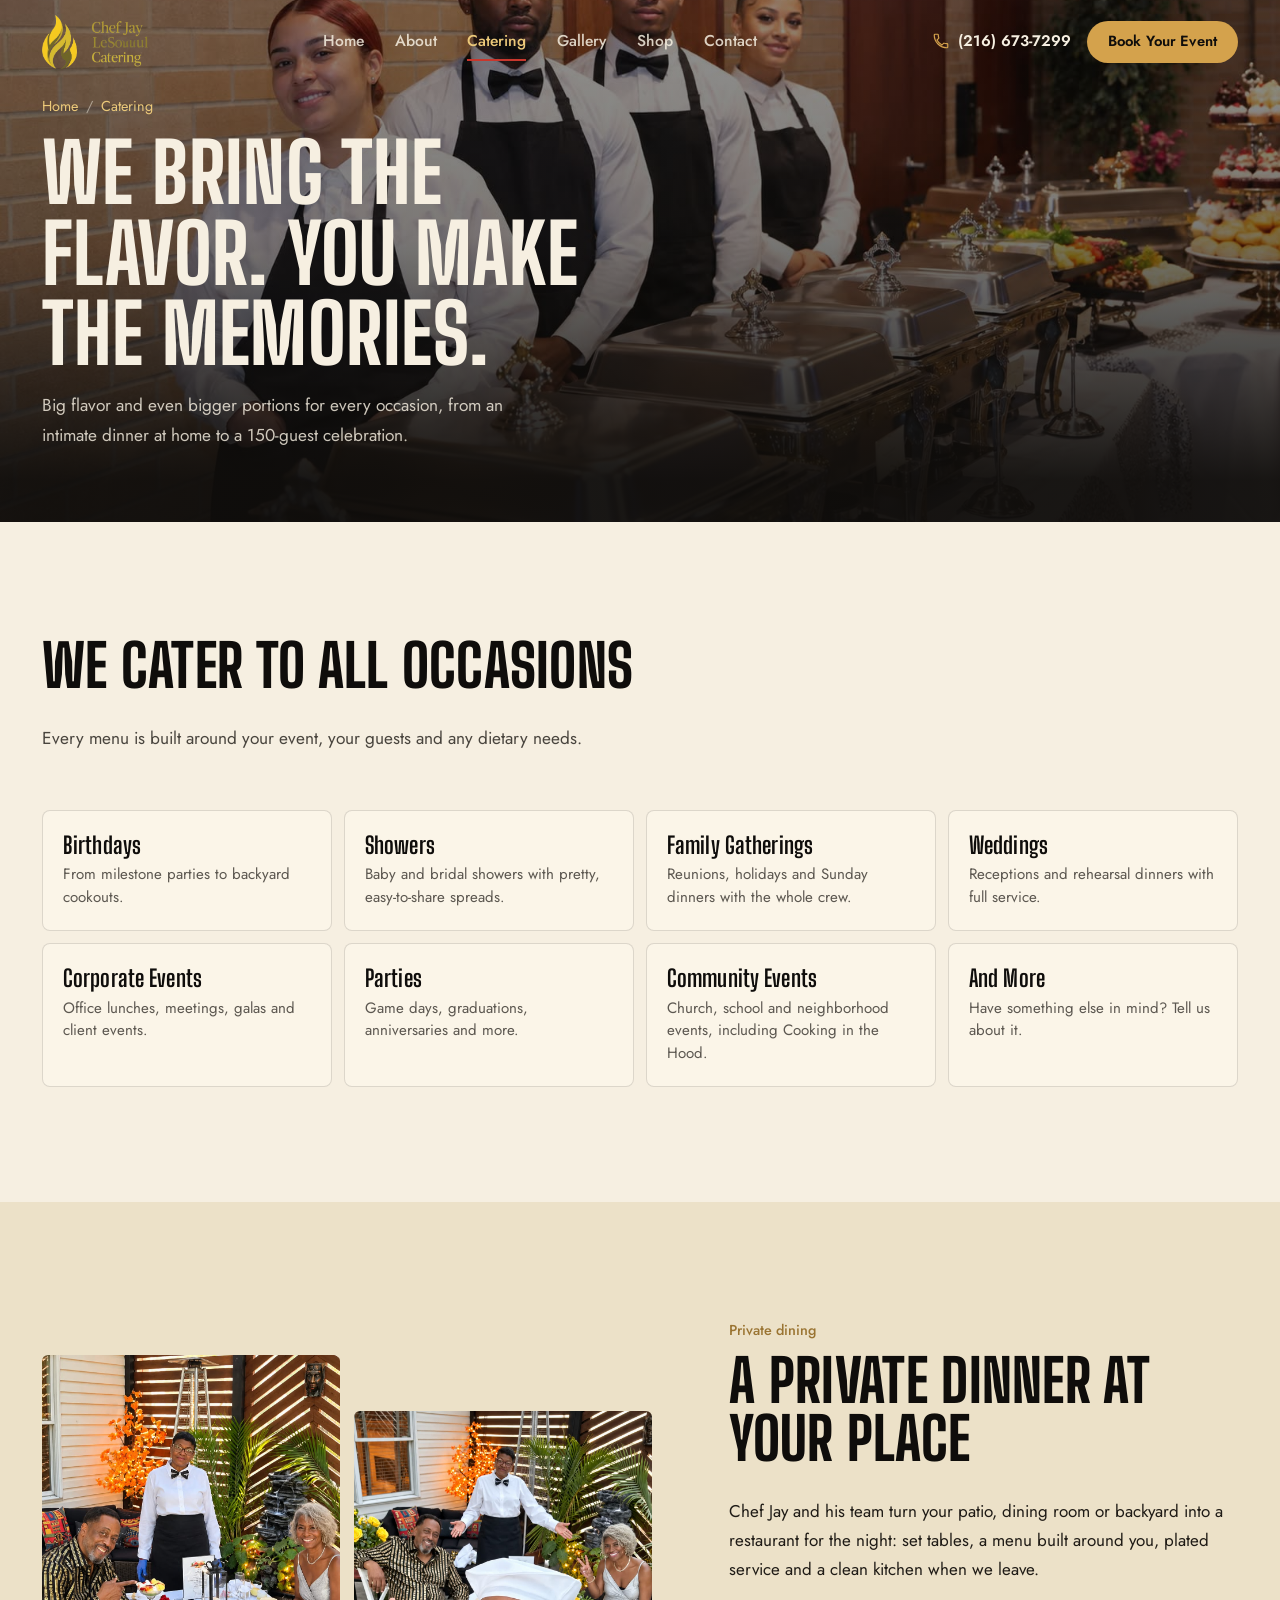
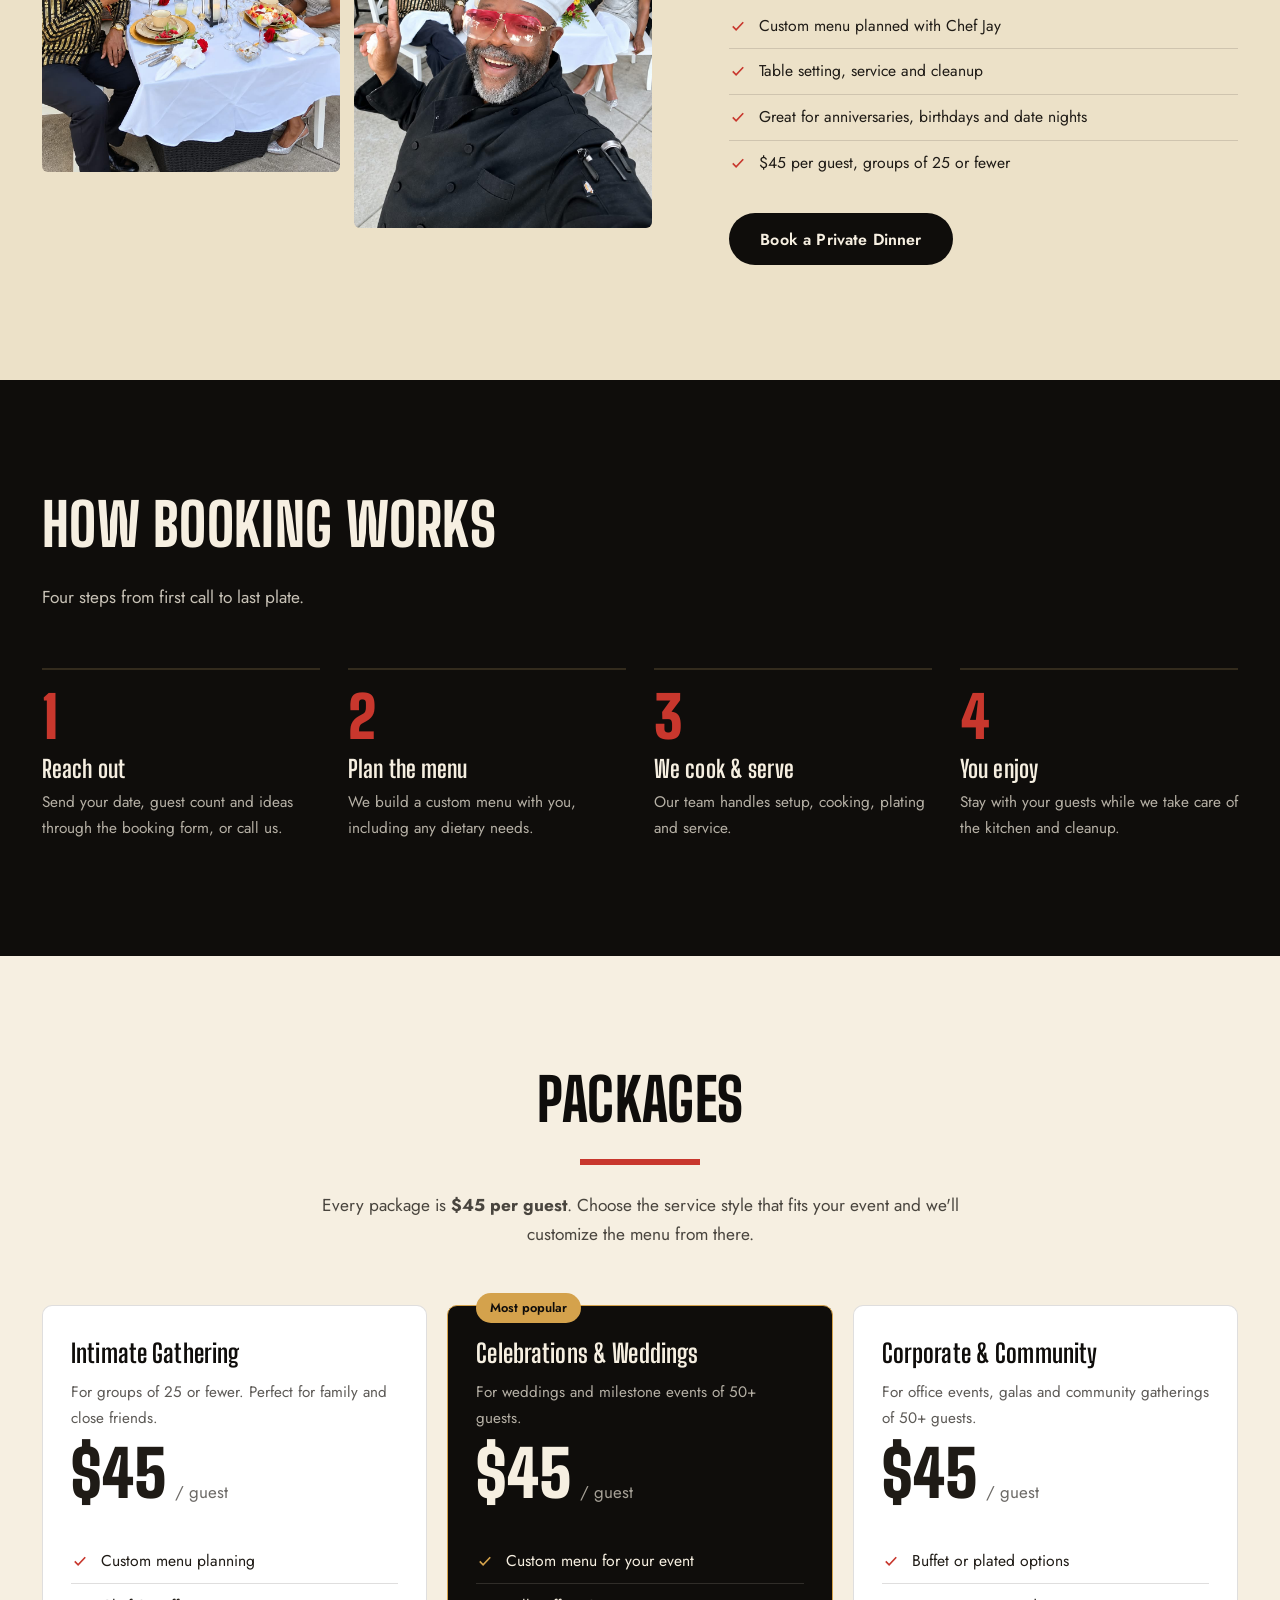
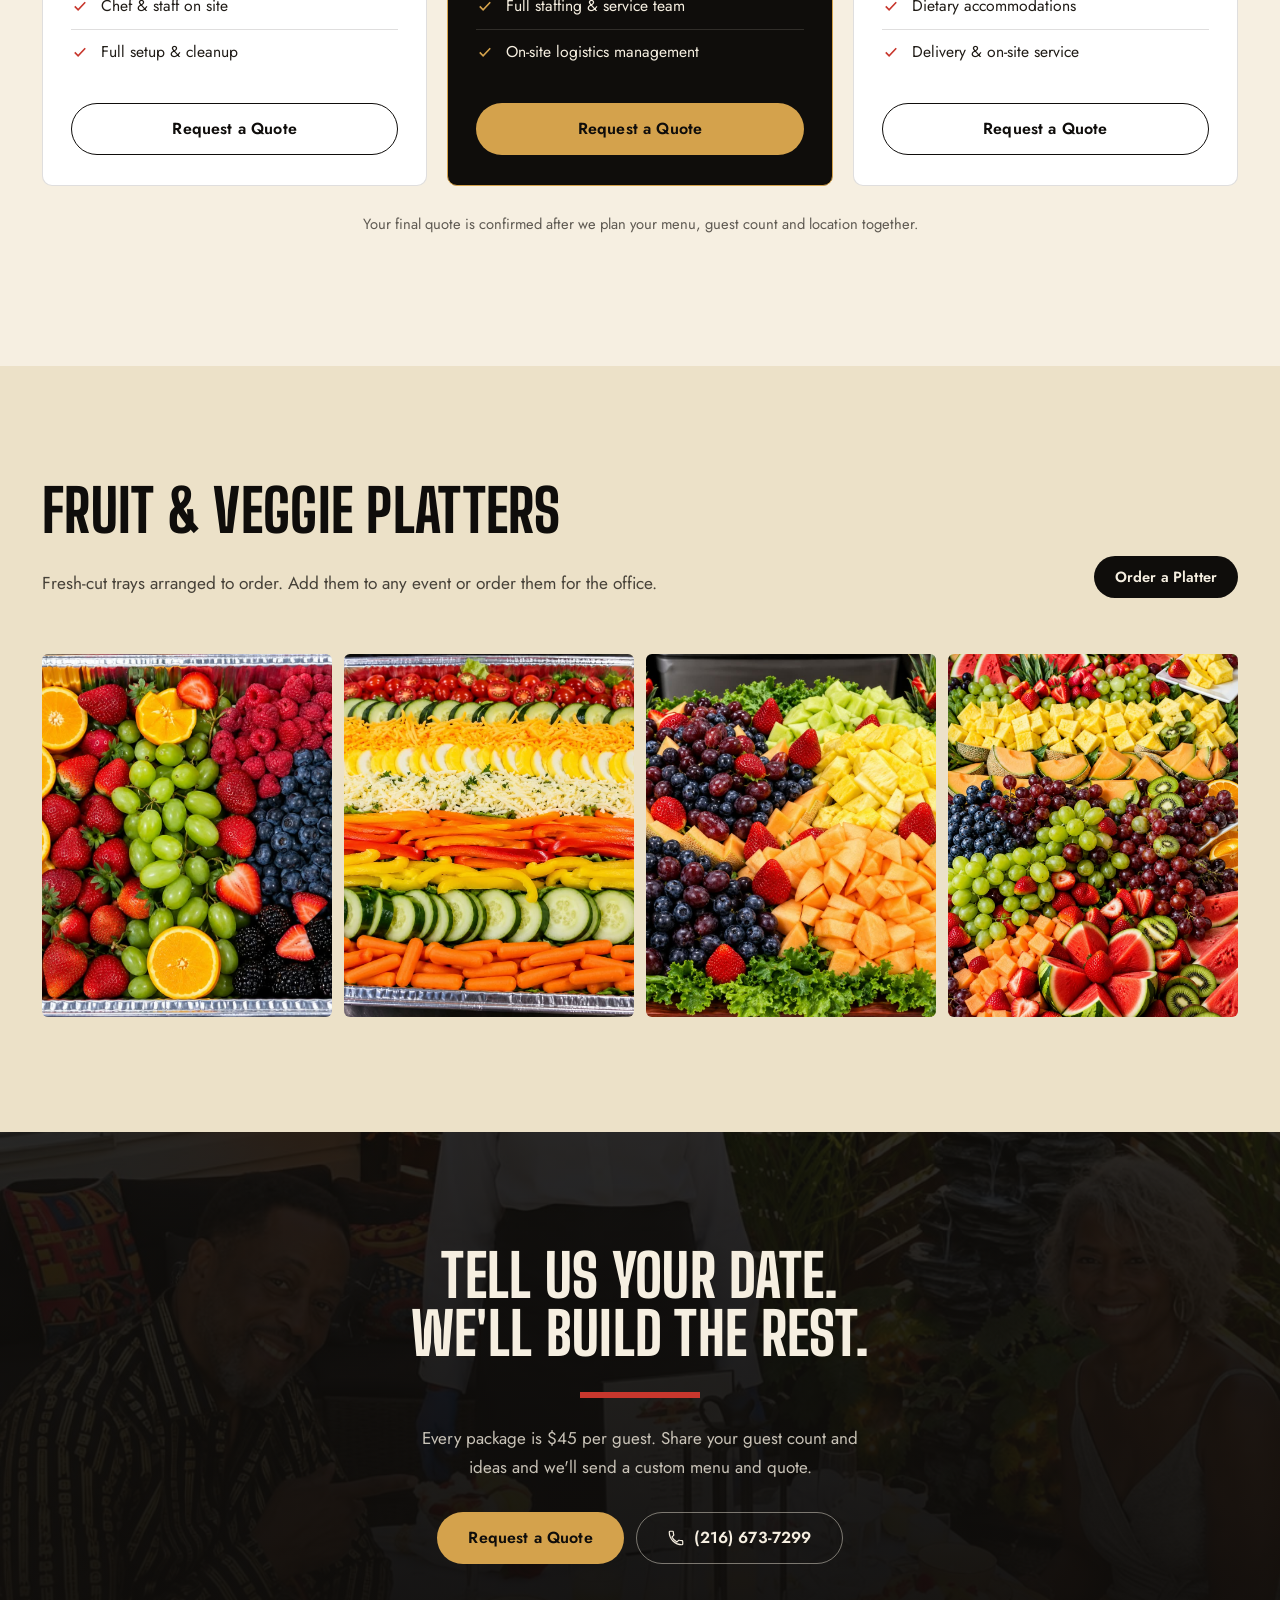
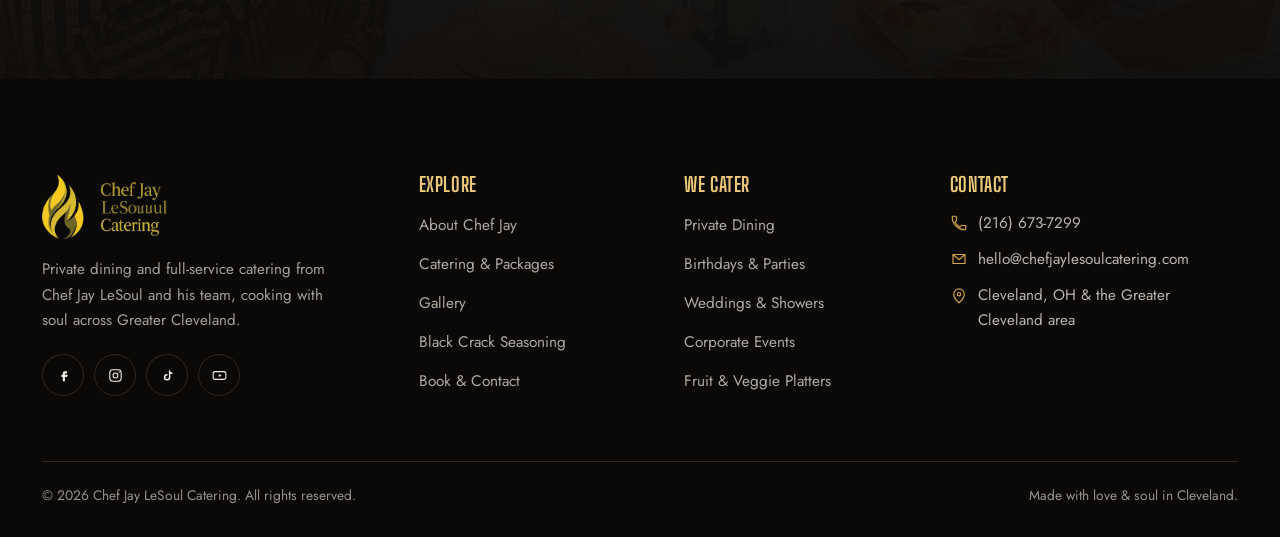
==== catering.html @ de1f3705 "more page with content" ====
<!doctype html>
<html lang="en">
<head>
<meta charset="UTF-8">
<meta name="viewport" content="width=device-width, initial-scale=1, viewport-fit=cover">
<title>Catering &amp; Private Dining in Cleveland, OH | $45 per Guest | Chef Jay LeSoul</title>
<meta name="description" content="Private dining, event catering and fruit &amp; veggie platters from Chef Jay LeSoul in Greater Cleveland. Every package is $45 per guest with custom menus.">
<link rel="canonical" href="https://www.chefjaylesoulcatering.com/catering.html">
<meta property="og:type" content="website">
<meta property="og:site_name" content="Chef Jay LeSoul Catering">
<meta property="og:title" content="Catering &amp; Private Dining in Cleveland, OH | $45 per Guest | Chef Jay LeSoul">
<meta property="og:description" content="Private dining, event catering and fruit &amp; veggie platters from Chef Jay LeSoul in Greater Cleveland. Every package is $45 per guest with custom menus.">
<meta property="og:image" content="https://www.chefjaylesoulcatering.com/assets/images/gallery-img-5.jpeg">
<meta property="og:url" content="https://www.chefjaylesoulcatering.com/catering.html">
<meta name="twitter:card" content="summary_large_image">
<meta name="theme-color" content="#0f0d0b">
<meta name="robots" content="index, follow">
<meta name="geo.placename" content="Cleveland, Ohio">
<meta name="geo.region" content="US-OH">
<link rel="icon" type="image/png" href="assets/images/fav.png">
<link rel="apple-touch-icon" href="assets/images/fav.png">
<link rel="preconnect" href="https://fonts.googleapis.com">
<link rel="preconnect" href="https://fonts.gstatic.com" crossorigin>
<link href="https://fonts.googleapis.com/css2?family=Big+Shoulders+Display:wght@600;700;800;900&family=Jost:wght@400;500;600;700&display=swap" rel="stylesheet">
<link rel="stylesheet" href="assets/css/style.css">
<script type="application/ld+json">
{"@context":"https://schema.org","@type":"BreadcrumbList","itemListElement":[
 {"@type":"ListItem","position":1,"name":"Home","item":"https://www.chefjaylesoulcatering.com/"},
 {"@type":"ListItem","position":2,"name":"Catering","item":"https://www.chefjaylesoulcatering.com/catering.html"}]}
</script>
</head>
<body class="page-catering">
<a class="sr-only" href="#main">Skip to content</a>
<header class="site-header">
  <div class="container header-inner">
    <a href="index.html" class="brand" aria-label="Chef Jay LeSoul Catering home">
      <img src="assets/images/logo.png" alt="Chef Jay LeSoul Catering" width="137" height="70">
    </a>
    <nav class="main-nav" aria-label="Primary">
      <a href="index.html">Home</a>
      <a href="index.html#about">About</a>
      <a href="catering.html" class="active">Catering</a>
      <a href="gallery.html">Gallery</a>
      <a href="shop.html">Shop</a>
      <a href="order.html">Contact</a>
    </nav>
    <div class="header-actions">
      <a href="tel:+12166737299" class="header-phone"><svg width="18" height="18" viewBox="0 0 24 24" fill="none" aria-hidden="true"><path d="M6.6 10.8c1.4 2.8 3.8 5.1 6.6 6.6l2.2-2.2c.3-.3.7-.4 1-.2 1.1.4 2.3.6 3.6.6.6 0 1 .4 1 1V20c0 .6-.4 1-1 1C10.6 21 3 13.4 3 4c0-.6.4-1 1-1h3.4c.6 0 1 .4 1 1 0 1.3.2 2.5.6 3.6.1.4 0 .8-.2 1l-2.2 2.2Z" stroke="currentColor" stroke-width="1.6"/></svg> (216) 673-7299</a>
      <a href="order.html" class="btn btn-gold btn-sm">Book Your Event</a>
      <button class="nav-toggle" aria-label="Open menu" aria-expanded="false" aria-controls="nav-drawer"><span></span></button>
    </div>
  </div>
</header>

<div class="nav-drawer" id="nav-drawer" aria-hidden="true">
  <nav aria-label="Mobile">
      <a href="index.html">Home <small>Welcome</small></a>
      <a href="index.html#about">About <small>Chef Jay</small></a>
      <a href="catering.html" class="active">Catering <small>From $45/guest</small></a>
      <a href="gallery.html">Gallery <small>Food &amp; events</small></a>
      <a href="shop.html">Shop <small>Black Crack</small></a>
      <a href="order.html">Contact <small>Book now</small></a>
  </nav>
  <div class="drawer-foot">
    <a href="order.html" class="btn btn-gold"><svg width="18" height="18" viewBox="0 0 24 24" fill="none" aria-hidden="true"><rect x="3.5" y="5" width="17" height="15" rx="2" stroke="currentColor" stroke-width="1.6"/><path d="M3.5 10h17M8 3v4M16 3v4" stroke="currentColor" stroke-width="1.6"/></svg> Book Your Event</a>
    <a href="tel:+12166737299" class="btn btn-ghost"><svg width="18" height="18" viewBox="0 0 24 24" fill="none" aria-hidden="true"><path d="M6.6 10.8c1.4 2.8 3.8 5.1 6.6 6.6l2.2-2.2c.3-.3.7-.4 1-.2 1.1.4 2.3.6 3.6.6.6 0 1 .4 1 1V20c0 .6-.4 1-1 1C10.6 21 3 13.4 3 4c0-.6.4-1 1-1h3.4c.6 0 1 .4 1 1 0 1.3.2 2.5.6 3.6.1.4 0 .8-.2 1l-2.2 2.2Z" stroke="currentColor" stroke-width="1.6"/></svg> Call (216) 673-7299</a>
  </div>
</div>

<main id="main">
<section class="page-hero" style="background-image:url('assets/images/gallery-img-5.jpeg')">
  <div class="container">
    <p class="breadcrumb"><a href="index.html">Home</a> <span>/</span> Catering</p>
    <h1>We bring the flavor. You make the memories.</h1>
    <p class="sub">Big flavor and even bigger portions for every occasion, from an intimate dinner at home to a 150-guest celebration.</p>
  </div>
</section>

<section class="section" id="occasions">
  <div class="container">
    <div class="section-head reveal">
      <h2>We cater to all occasions</h2>
      <p>Every menu is built around your event, your guests and any dietary needs.</p>
    </div>
    <ul class="occasions reveal">
      <li><h3>Birthdays</h3><p>From milestone parties to backyard cookouts.</p></li>
      <li><h3>Showers</h3><p>Baby and bridal showers with pretty, easy-to-share spreads.</p></li>
      <li><h3>Family Gatherings</h3><p>Reunions, holidays and Sunday dinners with the whole crew.</p></li>
      <li><h3>Weddings</h3><p>Receptions and rehearsal dinners with full service.</p></li>
      <li><h3>Corporate Events</h3><p>Office lunches, meetings, galas and client events.</p></li>
      <li><h3>Parties</h3><p>Game days, graduations, anniversaries and more.</p></li>
      <li><h3>Community Events</h3><p>Church, school and neighborhood events, including Cooking in the Hood.</p></li>
      <li><h3>And More</h3><p>Have something else in mind? Tell us about it.</p></li>
    </ul>
  </div>
</section>

<section class="section on-paper" id="private-dining">
  <div class="container pd">
    <div class="pd-media reveal">
      <img src="assets/images/private-dinner-1.jpeg" alt="Outdoor private dinner table with white linens, candles and a server" loading="lazy">
      <img src="assets/images/private-dinner-2.jpeg" alt="Chef Jay LeSoul smiling at a private dinner" loading="lazy">
    </div>
    <div class="reveal">
      <p class="kicker">Private dining</p>
      <h2>A private dinner at your place</h2>
      <p>Chef Jay and his team turn your patio, dining room or backyard into a restaurant for the night: set tables, a menu built around you, plated service and a clean kitchen when we leave.</p>
      <ul class="tick-list"><li><svg width="18" height="18" viewBox="0 0 24 24" fill="none" aria-hidden="true"><path d="M5 12.5l4.5 4.5L19 7" stroke="currentColor" stroke-width="2.2"/></svg><span>Custom menu planned with Chef Jay</span></li><li><svg width="18" height="18" viewBox="0 0 24 24" fill="none" aria-hidden="true"><path d="M5 12.5l4.5 4.5L19 7" stroke="currentColor" stroke-width="2.2"/></svg><span>Table setting, service and cleanup</span></li><li><svg width="18" height="18" viewBox="0 0 24 24" fill="none" aria-hidden="true"><path d="M5 12.5l4.5 4.5L19 7" stroke="currentColor" stroke-width="2.2"/></svg><span>Great for anniversaries, birthdays and date nights</span></li><li><svg width="18" height="18" viewBox="0 0 24 24" fill="none" aria-hidden="true"><path d="M5 12.5l4.5 4.5L19 7" stroke="currentColor" stroke-width="2.2"/></svg><span>$45 per guest, groups of 25 or fewer</span></li></ul>
      <a href="order.html" class="btn btn-dark">Book a Private Dinner</a>
    </div>
  </div>
</section>

<section class="section on-dark">
  <div class="container">
    <div class="section-head reveal">
      <h2>How booking works</h2>
      <p>Four steps from first call to last plate.</p>
    </div>
    <ol class="process reveal">
      <li><h3>Reach out</h3><p>Send your date, guest count and ideas through the booking form, or call us.</p></li>
      <li><h3>Plan the menu</h3><p>We build a custom menu with you, including any dietary needs.</p></li>
      <li><h3>We cook &amp; serve</h3><p>Our team handles setup, cooking, plating and service.</p></li>
      <li><h3>You enjoy</h3><p>Stay with your guests while we take care of the kitchen and cleanup.</p></li>
    </ol>
  </div>
</section>

<section class="section" id="packages">
  <div class="container">
    <div class="section-head center reveal">
      <h2>Packages</h2>
      <span class="rule center"></span>
      <p>Every package is <strong>$45 per guest</strong>. Choose the service style that fits your event and we'll customize the menu from there.</p>
    </div>
    <div class="pkg-grid reveal">
      <article class="pkg">
        <h3>Intimate Gathering</h3>
        <p class="for">For groups of 25 or fewer. Perfect for family and close friends.</p>
        <div class="pkg-price"><b>$45</b><span>/ guest</span></div>
        <ul class="tick-list"><li><svg width="18" height="18" viewBox="0 0 24 24" fill="none" aria-hidden="true"><path d="M5 12.5l4.5 4.5L19 7" stroke="currentColor" stroke-width="2.2"/></svg><span>Custom menu planning</span></li><li><svg width="18" height="18" viewBox="0 0 24 24" fill="none" aria-hidden="true"><path d="M5 12.5l4.5 4.5L19 7" stroke="currentColor" stroke-width="2.2"/></svg><span>Chef &amp; staff on site</span></li><li><svg width="18" height="18" viewBox="0 0 24 24" fill="none" aria-hidden="true"><path d="M5 12.5l4.5 4.5L19 7" stroke="currentColor" stroke-width="2.2"/></svg><span>Full setup &amp; cleanup</span></li></ul>
        <a href="order.html?package=intimate" class="btn btn-line btn-block">Request a Quote</a>
      </article>
      <article class="pkg featured">
        <span class="badge">Most popular</span>
        <h3>Celebrations &amp; Weddings</h3>
        <p class="for">For weddings and milestone events of 50+ guests.</p>
        <div class="pkg-price"><b>$45</b><span>/ guest</span></div>
        <ul class="tick-list"><li><svg width="18" height="18" viewBox="0 0 24 24" fill="none" aria-hidden="true"><path d="M5 12.5l4.5 4.5L19 7" stroke="currentColor" stroke-width="2.2"/></svg><span>Custom menu for your event</span></li><li><svg width="18" height="18" viewBox="0 0 24 24" fill="none" aria-hidden="true"><path d="M5 12.5l4.5 4.5L19 7" stroke="currentColor" stroke-width="2.2"/></svg><span>Full staffing &amp; service team</span></li><li><svg width="18" height="18" viewBox="0 0 24 24" fill="none" aria-hidden="true"><path d="M5 12.5l4.5 4.5L19 7" stroke="currentColor" stroke-width="2.2"/></svg><span>On-site logistics management</span></li></ul>
        <a href="order.html?package=celebration" class="btn btn-gold btn-block">Request a Quote</a>
      </article>
      <article class="pkg">
        <h3>Corporate &amp; Community</h3>
        <p class="for">For office events, galas and community gatherings of 50+ guests.</p>
        <div class="pkg-price"><b>$45</b><span>/ guest</span></div>
        <ul class="tick-list"><li><svg width="18" height="18" viewBox="0 0 24 24" fill="none" aria-hidden="true"><path d="M5 12.5l4.5 4.5L19 7" stroke="currentColor" stroke-width="2.2"/></svg><span>Buffet or plated options</span></li><li><svg width="18" height="18" viewBox="0 0 24 24" fill="none" aria-hidden="true"><path d="M5 12.5l4.5 4.5L19 7" stroke="currentColor" stroke-width="2.2"/></svg><span>Dietary accommodations</span></li><li><svg width="18" height="18" viewBox="0 0 24 24" fill="none" aria-hidden="true"><path d="M5 12.5l4.5 4.5L19 7" stroke="currentColor" stroke-width="2.2"/></svg><span>Delivery &amp; on-site service</span></li></ul>
        <a href="order.html?package=corporate" class="btn btn-line btn-block">Request a Quote</a>
      </article>
    </div>
    <p class="pkg-note">Your final quote is confirmed after we plan your menu, guest count and location together.</p>
  </div>
</section>

<section class="section on-paper" id="platters">
  <div class="container">
    <div class="section-head split-head reveal">
      <div>
        <h2>Fruit &amp; veggie platters</h2>
        <p>Fresh-cut trays arranged to order. Add them to any event or order them for the office.</p>
      </div>
      <a href="order.html" class="btn btn-dark btn-sm">Order a Platter</a>
    </div>
    <div class="platters reveal">
      <figure><img src="assets/images/gallery-12.jpeg" alt="Fruit tray with strawberries, blueberries, kiwi, oranges and pineapple" loading="lazy"></figure>
      <figure><img src="assets/images/gallery-15.jpeg" alt="Rainbow vegetable tray with peppers, carrots, cucumbers and broccoli" loading="lazy"></figure>
      <figure><img src="assets/images/gallery-14.jpeg" alt="Fruit platter with melon, grapes and berries" loading="lazy"></figure>
      <figure><img src="assets/images/gallery-11.jpeg" alt="Mixed fresh fruit platter" loading="lazy"></figure>
    </div>
  </div>
</section>

<section class="cta-banner">
  <div class="cta-bg" style="background-image:url('assets/images/private-dinner-1.jpeg')" aria-hidden="true"></div>
  <div class="container reveal">
    <h2>Tell us your date. We'll build the rest.</h2>
    <span class="rule center"></span>
    <p>Every package is $45 per guest. Share your guest count and ideas and we'll send a custom menu and quote.</p>
    <div class="btn-row">
      <a href="order.html" class="btn btn-gold">Request a Quote</a>
      <a href="tel:+12166737299" class="btn btn-ghost"><svg width="18" height="18" viewBox="0 0 24 24" fill="none" aria-hidden="true"><path d="M6.6 10.8c1.4 2.8 3.8 5.1 6.6 6.6l2.2-2.2c.3-.3.7-.4 1-.2 1.1.4 2.3.6 3.6.6.6 0 1 .4 1 1V20c0 .6-.4 1-1 1C10.6 21 3 13.4 3 4c0-.6.4-1 1-1h3.4c.6 0 1 .4 1 1 0 1.3.2 2.5.6 3.6.1.4 0 .8-.2 1l-2.2 2.2Z" stroke="currentColor" stroke-width="1.6"/></svg> (216) 673-7299</a>
    </div>
  </div>
</section>
</main>

<footer class="site-footer">
  <div class="container">
    <div class="footer-grid">
      <div class="footer-brand">
        <img src="assets/images/logo.png" alt="Chef Jay LeSoul Catering" width="125" height="64" loading="lazy">
        <p>Private dining and full-service catering from Chef Jay LeSoul and his team, cooking with soul across Greater Cleveland.</p>
        <div class="social">
          <a href="#" aria-label="Facebook"><svg width="17" height="17" viewBox="0 0 24 24" fill="none"><path d="M14 9h3V6h-3c-1.7 0-3 1.3-3 3v2H9v3h2v6h3v-6h3l1-3h-4v-2c0-.6.4-1 1-1Z" fill="currentColor"/></svg></a>
          <a href="#" aria-label="Instagram"><svg width="17" height="17" viewBox="0 0 24 24" fill="none"><rect x="4" y="4" width="16" height="16" rx="4" stroke="currentColor" stroke-width="1.5"/><circle cx="12" cy="12" r="3.4" stroke="currentColor" stroke-width="1.5"/><circle cx="17" cy="7" r="1" fill="currentColor"/></svg></a>
          <a href="#" aria-label="TikTok"><svg width="17" height="17" viewBox="0 0 24 24" fill="none"><path d="M14 4v10.5a2.5 2.5 0 1 1-2-2.45V9.9a4.6 4.6 0 1 0 4 4.56V9.2a5.9 5.9 0 0 0 3 .8V7.9a3.9 3.9 0 0 1-3-1.5A3.9 3.9 0 0 1 15 4h-1Z" fill="currentColor"/></svg></a>
          <a href="#" aria-label="YouTube"><svg width="17" height="17" viewBox="0 0 24 24" fill="none"><rect x="3" y="6.5" width="18" height="11" rx="3" stroke="currentColor" stroke-width="1.5"/><path d="M11 10l4 2-4 2v-4Z" fill="currentColor"/></svg></a>
        </div>
      </div>
      <div class="footer-col">
        <h4>Explore</h4>
        <ul>
          <li><a href="index.html#about">About Chef Jay</a></li>
          <li><a href="catering.html">Catering &amp; Packages</a></li>
          <li><a href="gallery.html">Gallery</a></li>
          <li><a href="shop.html">Black Crack Seasoning</a></li>
          <li><a href="order.html">Book &amp; Contact</a></li>
        </ul>
      </div>
      <div class="footer-col">
        <h4>We Cater</h4>
        <ul>
          <li><a href="catering.html#private-dining">Private Dining</a></li>
          <li><a href="catering.html#occasions">Birthdays &amp; Parties</a></li>
          <li><a href="catering.html#occasions">Weddings &amp; Showers</a></li>
          <li><a href="catering.html#occasions">Corporate Events</a></li>
          <li><a href="catering.html#platters">Fruit &amp; Veggie Platters</a></li>
        </ul>
      </div>
      <div class="footer-col">
        <h4>Contact</h4>
        <ul class="footer-contact">
          <li><svg width="18" height="18" viewBox="0 0 24 24" fill="none" aria-hidden="true"><path d="M6.6 10.8c1.4 2.8 3.8 5.1 6.6 6.6l2.2-2.2c.3-.3.7-.4 1-.2 1.1.4 2.3.6 3.6.6.6 0 1 .4 1 1V20c0 .6-.4 1-1 1C10.6 21 3 13.4 3 4c0-.6.4-1 1-1h3.4c.6 0 1 .4 1 1 0 1.3.2 2.5.6 3.6.1.4 0 .8-.2 1l-2.2 2.2Z" stroke="currentColor" stroke-width="1.6"/></svg><a href="tel:+12166737299">(216) 673-7299</a></li>
          <li><svg width="18" height="18" viewBox="0 0 24 24" fill="none" aria-hidden="true"><path d="M4 6h16v12H4V6Zm0 0 8 7 8-7" stroke="currentColor" stroke-width="1.6"/></svg><a href="mailto:hello@chefjaylesoulcatering.com">hello@chefjaylesoulcatering.com</a></li>
          <li><svg width="18" height="18" viewBox="0 0 24 24" fill="none" aria-hidden="true"><path d="M12 21s7-6.3 7-11.5A7 7 0 0 0 5 9.5C5 14.7 12 21 12 21Z" stroke="currentColor" stroke-width="1.6"/><circle cx="12" cy="9.5" r="2.2" stroke="currentColor" stroke-width="1.6"/></svg><span>Cleveland, OH &amp; the Greater Cleveland area</span></li>
        </ul>
      </div>
    </div>
    <div class="footer-bottom">
      <span>&copy; <span data-year>2026</span> Chef Jay LeSoul Catering. All rights reserved.</span>
      <span>Made with love &amp; soul in Cleveland.</span>
    </div>
  </div>
</footer>

<div class="mobile-bar" aria-label="Quick actions">
  <a href="tel:+12166737299" class="btn btn-ghost"><svg width="18" height="18" viewBox="0 0 24 24" fill="none" aria-hidden="true"><path d="M6.6 10.8c1.4 2.8 3.8 5.1 6.6 6.6l2.2-2.2c.3-.3.7-.4 1-.2 1.1.4 2.3.6 3.6.6.6 0 1 .4 1 1V20c0 .6-.4 1-1 1C10.6 21 3 13.4 3 4c0-.6.4-1 1-1h3.4c.6 0 1 .4 1 1 0 1.3.2 2.5.6 3.6.1.4 0 .8-.2 1l-2.2 2.2Z" stroke="currentColor" stroke-width="1.6"/></svg> Call</a>
  <a href="order.html" class="btn btn-gold"><svg width="18" height="18" viewBox="0 0 24 24" fill="none" aria-hidden="true"><rect x="3.5" y="5" width="17" height="15" rx="2" stroke="currentColor" stroke-width="1.6"/><path d="M3.5 10h17M8 3v4M16 3v4" stroke="currentColor" stroke-width="1.6"/></svg> Book Your Event</a>
</div>

<button class="back-to-top" aria-label="Back to top"><svg width="18" height="18" viewBox="0 0 24 24" fill="none" aria-hidden="true"><path d="M12 19V5M6 11l6-6 6 6" stroke="currentColor" stroke-width="2"/></svg></button>

<script src="assets/js/script.js"></script>
</body>
</html>
---- assets/css/style.css ----
/* =========================================================
   Chef Jay LeSoul Catering - stylesheet (v2)
   Display: Big Shoulders Display - Body: Jost
   Mobile-first details live in the responsive block at the end.
   ========================================================= */

/* ---------- Design tokens ---------- */
:root{
  --soot:        #0f0d0b;
  --smoke:       #1c1915;
  --smoke-2:     #26221c;
  --ink:         #1f1b16;
  --cream:       #f6efe1;
  --paper:       #ece1c8;
  --gold:        #d4a24c;
  --gold-light:  #ecc97a;
  --gold-deep:   #9a7432;
  --pepper:      #c8372d;
  --pepper-deep: #7d1d17;

  --line-dark:   rgba(236, 201, 122, 0.16);
  --line-light:  rgba(31, 27, 22, 0.14);

  --display: 'Big Shoulders Display', 'Oswald', 'Arial Narrow', 'Roboto Condensed', Impact, sans-serif;
  --body:    'Jost', 'Segoe UI', system-ui, -apple-system, sans-serif;

  --container-w: 1260px;
  --gutter: clamp(18px, 4vw, 32px);
  --section-y: clamp(72px, 9vw, 128px);
  --header-h: 84px;
  --ease: cubic-bezier(.22,.61,.36,1);
  --ease-out: cubic-bezier(.16,1,.3,1);
}

/* ---------- Reset ---------- */
*, *::before, *::after{ box-sizing: border-box; }
html{ scroll-behavior: smooth; -webkit-text-size-adjust: 100%; scroll-padding-top: 90px; }
body{
  margin:0;
  font-family: var(--body);
  font-size: 1.0625rem;
  color: var(--ink);
  background: var(--cream);
  line-height: 1.7;
  -webkit-font-smoothing: antialiased;
  overflow-x: hidden;
}
img, video{ max-width:100%; height:auto; display:block; }
a{ text-decoration:none; color:inherit; }
ul, ol.process{ list-style:none; margin:0; padding:0; }
button{ font-family:inherit; cursor:pointer; }
input, textarea, select{ font-family:inherit; font-size:16px; }
h1,h2,h3,h4{
  font-family: var(--display);
  font-weight: 800;
  line-height: .98;
  margin: 0 0 .5em;
  color: var(--soot);
  letter-spacing: .005em;
}
h1, h2{ text-transform: uppercase; }
h1{ font-size: clamp(3rem, 6.4vw, 6.4rem); }
h2{ font-size: clamp(2.4rem, 4.6vw, 4.2rem); }
h3{ font-size: clamp(1.5rem, 2vw, 1.85rem); font-weight: 700; line-height:1.05; }
h4{ font-size: 1.15rem; font-weight:700; }
p{ margin: 0 0 1em; }
.container{ width:100%; max-width: var(--container-w); margin-inline:auto; padding-inline: var(--gutter); }
.sr-only{ position:absolute; width:1px; height:1px; overflow:hidden; clip:rect(0 0 0 0); white-space:nowrap; }

@media (prefers-reduced-motion: reduce){
  *, *::before, *::after{ animation-duration: .01ms !important; animation-iteration-count: 1 !important; transition-duration: .01ms !important; scroll-behavior:auto !important; }
}
a:focus-visible, button:focus-visible, input:focus-visible, textarea:focus-visible, select:focus-visible{
  outline: 2px solid var(--gold); outline-offset: 3px;
}

/* ---------- Surfaces ---------- */
.section{ padding: var(--section-y) 0; }
.on-dark{ background: var(--soot); color: var(--cream); }
.on-dark h1, .on-dark h2, .on-dark h3, .on-dark h4{ color: var(--cream); }
.on-smoke{ background: var(--smoke); color: var(--cream); }
.on-smoke h2, .on-smoke h3{ color: var(--cream); }
.on-paper{ background: var(--paper); }

.rule{ display:block; width: 120px; height: 6px; background: var(--pepper); margin: 22px 0 26px; border:0; }
.rule.center{ margin-inline:auto; }
.kicker{ font-size:.9rem; font-weight:500; color: var(--gold-deep); margin-bottom: 10px; display:block; }
.on-dark .kicker, .on-smoke .kicker{ color: var(--gold); }

.section-head{ max-width: 680px; margin-bottom: clamp(36px, 5vw, 56px); }
.section-head.center{ margin-inline:auto; text-align:center; }
.section-head p{ font-size: 1.08rem; opacity:.8; margin:0; }
.section-head.split-head{ max-width:none; display:flex; justify-content:space-between; align-items:flex-end; gap: 24px; flex-wrap:wrap; }
.section-head.split-head > div{ max-width: 620px; }

/* ---------- Buttons ---------- */
.btn{
  display:inline-flex; align-items:center; justify-content:center; gap:.6em;
  min-height: 52px; padding: 0 30px;
  font-family: var(--body); font-size: 1rem; font-weight: 600; letter-spacing:.01em;
  border-radius: 999px; border: 1.5px solid transparent;
  transition: background .25s var(--ease), color .25s var(--ease), border-color .25s var(--ease), transform .2s var(--ease);
  white-space: nowrap; cursor:pointer;
}
.btn:active{ transform: scale(.97); }
.btn-gold{ background: var(--gold); color: var(--soot); }
.btn-gold:hover{ background: var(--gold-light); }
.btn-red{ background: var(--pepper); color: #fff; }
.btn-red:hover{ background: #dd4337; }
.btn-ghost{ border-color: rgba(246,239,225,.45); color: var(--cream); }
.btn-ghost:hover{ background: var(--cream); color: var(--soot); border-color: var(--cream); }
.btn-dark{ background: var(--soot); color: var(--cream); }
.btn-dark:hover{ background: var(--smoke-2); }
.btn-line{ border-color: var(--soot); color: var(--soot); }
.btn-line:hover{ background: var(--soot); color: var(--cream); }
.btn-sm{ min-height: 42px; padding: 0 20px; font-size: .92rem; }
.btn-block{ width:100%; }
.btn-row{ display:flex; flex-wrap:wrap; gap: 12px; }

.text-link{ display:inline-flex; align-items:center; gap:8px; font-weight:600; color: var(--gold-deep); border-bottom: 1.5px solid currentColor; padding-bottom:2px; }
.on-dark .text-link, .on-smoke .text-link{ color: var(--gold-light); }

/* ---------- Header ---------- */
.site-header{
  position: fixed; inset: 0 0 auto 0; z-index: 1000;
  height: var(--header-h);
  display:flex; align-items:center;
  transition: background .35s var(--ease), height .35s var(--ease), border-color .35s var(--ease);
  border-bottom: 1px solid transparent;
}
.site-header.is-solid{ background: rgba(15,13,11,.94); -webkit-backdrop-filter: blur(10px); backdrop-filter: blur(10px); border-color: var(--line-dark); height: 72px; }
.header-inner{ display:flex; align-items:center; justify-content:space-between; gap: 24px; }
.brand{ display:flex; align-items:center; flex-shrink:0; }
.brand img{ height: 54px; width:auto; transition: height .35s var(--ease); }
.site-header.is-solid .brand img{ height: 46px; }

.main-nav{ display:flex; align-items:center; gap: clamp(18px, 2.4vw, 34px); }
.main-nav a{ color: var(--cream); font-size: .98rem; font-weight:500; position:relative; padding: 6px 0; opacity:.85; transition: opacity .2s, color .2s; }
.main-nav a::after{ content:""; position:absolute; left:0; right:100%; bottom:0; height:2px; background: var(--pepper); transition: right .3s var(--ease); }
.main-nav a:hover, .main-nav a.active{ opacity:1; color: var(--gold-light); }
.main-nav a:hover::after, .main-nav a.active::after{ right:0; }

.header-actions{ display:flex; align-items:center; gap: 16px; }
.header-phone{ display:flex; align-items:center; gap:8px; color: var(--cream); font-weight:600; font-size:.96rem; }
.header-phone svg{ color: var(--gold); }

.nav-toggle{
  display:none; width: 46px; height: 46px; border-radius: 50%;
  border: 1px solid var(--line-dark); background: rgba(15,13,11,.5);
  align-items:center; justify-content:center; position:relative;
}
.nav-toggle span, .nav-toggle span::before, .nav-toggle span::after{
  content:""; display:block; width:20px; height:2px; background: var(--gold-light); border-radius:2px;
  position:relative; transition: transform .3s var(--ease), background .3s;
}
.nav-toggle span::before{ position:absolute; top:-6px; }
.nav-toggle span::after{ position:absolute; top:6px; }
.nav-toggle.open span{ background: transparent; }
.nav-toggle.open span::before{ transform: translateY(6px) rotate(45deg); }
.nav-toggle.open span::after{ transform: translateY(-6px) rotate(-45deg); }

/* Mobile drawer */
.nav-drawer{
  position: fixed; inset: 0; z-index: 999;
  background: var(--soot);
  display:flex; flex-direction:column;
  padding: 104px var(--gutter) calc(28px + env(safe-area-inset-bottom));
  transform: translateY(-100%); visibility:hidden;
  transition: transform .5s var(--ease-out), visibility 0s .5s;
  overflow-y:auto;
}
.nav-drawer.open{ transform:none; visibility:visible; transition: transform .5s var(--ease-out); }
.nav-drawer nav{ display:flex; flex-direction:column; }
.nav-drawer nav a{
  font-family: var(--display); font-weight: 800; text-transform: uppercase;
  font-size: clamp(2.6rem, 12vw, 3.6rem); line-height: 1.02; color: var(--cream);
  padding: 6px 0; border-bottom: 1px solid var(--line-dark);
  display:flex; justify-content:space-between; align-items:center;
}
.nav-drawer nav a.active{ color: var(--gold-light); }
.nav-drawer nav a small{ font-family: var(--body); font-size: .85rem; font-weight:500; text-transform:none; opacity:.55; }
.drawer-foot{ margin-top:auto; padding-top: 28px; display:grid; gap: 12px; }
.drawer-foot .btn{ width:100%; }

/* ---------- HOME: poster hero ---------- */
.hero-poster{
  position:relative; overflow:hidden;
  background:
    radial-gradient(1200px 600px at 85% 30%, rgba(212,162,76,.10), transparent 60%),
    var(--soot);
  color: var(--cream);
  min-height: 100vh; min-height: 100svh;
  padding: calc(var(--header-h) + 28px) 0 56px;
  display:flex; align-items:center;
}
.hero-grid{ display:grid; grid-template-columns: minmax(0, 5fr) minmax(0, 7fr); gap: clamp(24px, 4vw, 56px); align-items:center; width:100%; }
.hero-copy{ position:relative; z-index: 2; }
.hero-copy .eyebrow{ display:flex; align-items:center; gap:10px; font-size:.95rem; color: var(--gold-light); margin-bottom: 18px; }
.hero-copy .eyebrow::before{ content:""; width:10px; height:10px; background: var(--pepper); transform: rotate(45deg); }
.hero-copy h1{
  color: var(--cream);
  font-size: clamp(3.6rem, 8.4vw, 8.2rem);
  line-height: .86; letter-spacing: .01em; margin: 0;
}
.hero-copy h1 span{ display:block; }
.hero-copy .rule{ width: 58%; max-width: 260px; height: 7px; margin: 26px 0 24px; }
.hero-lede{ font-size: clamp(1.02rem, 1.2vw, 1.15rem); max-width: 40ch; opacity:.82; margin-bottom: 30px; }
.hero-call{ display:flex; flex-direction:column; margin-top: 30px; }
.hero-call span{ font-size:.9rem; opacity:.6; }
.hero-call a{ font-family: var(--display); font-weight:700; font-size: clamp(1.8rem, 2.6vw, 2.4rem); color: var(--gold-light); line-height:1.1; letter-spacing:.02em; }

/* Triangle mosaic: 3 rows x 7 tiles of alternating triangles */
.mosaic{ position:relative; width: 100%; aspect-ratio: 1.54; }
@media (min-width: 993px){ .hero-media .mosaic{ width: 122%; margin-left: -6%; } }
.tri{
  position:absolute;
  left: calc(var(--c) * 12.5%); top: calc(var(--r) * 33.3333%);
  width: 25%; height: 33.3333%;
  overflow:hidden;
  clip-path: polygon(50% 0, 100% 100%, 0 100%);
  transform-origin: 50% 66.7%;
  transform: scale(.3); opacity: 0;
  transition: transform .9s var(--ease-out), opacity .6s var(--ease);
  transition-delay: calc(var(--d, 0) * 55ms);
  background: var(--smoke);
}
.tri.down{ clip-path: polygon(0 0, 100% 0, 50% 100%); transform-origin: 50% 33.3%; }
.mosaic.is-in .tri{ transform: scale(.935); opacity:1; }
.tri img{ position:absolute; inset:0; width:100%; height:100%; object-fit:cover; transition: opacity 1.4s var(--ease), transform 6s var(--ease); }
.tri img.is-fading{ opacity:0; }
.tri.gold{ background: var(--gold); }
.tri.red{ background: var(--pepper); }
.tri.gold img, .tri.red img{ object-fit: contain; inset: auto; left: 30%; width: 40%; height: 40%; bottom: 14%; top:auto; }
.tri.down.gold img{ top: 12%; bottom:auto; }
@media (hover:hover){ .tri:hover img{ transform: scale(1.12); } }

/* ---------- Facts strip ---------- */
.facts{ background: var(--pepper); color: #fff; }
.facts ul{ display:grid; grid-template-columns: repeat(4, 1fr); }
.facts li{ padding: 26px 22px; display:flex; align-items:center; gap: 16px; border-left: 1px solid rgba(255,255,255,.2); }
.facts li:first-child{ border-left:0; }
.facts strong{ font-family: var(--display); font-weight: 800; font-size: 2.8rem; line-height:1; letter-spacing:.01em; }
.facts span{ font-size: .92rem; line-height:1.35; opacity:.92; }

/* ---------- About ---------- */
.about{ display:grid; grid-template-columns: minmax(0, 5fr) minmax(0, 6fr); gap: clamp(40px, 6vw, 90px); align-items:center; }
.about-media{ position:relative; }
.about-media img{ width:100%; aspect-ratio: 4/5; object-fit:cover; object-position: top; border-radius: 4px; position:relative; z-index:1; }
.about-media::before{ content:""; position:absolute; inset: 22px -22px -22px 22px; border: 2px solid var(--gold); border-radius: 4px; }
.about-media .tag{
  position:absolute; z-index:2; left: -14px; bottom: 34px;
  background: var(--soot); color: var(--cream); padding: 14px 20px; border-left: 5px solid var(--pepper);
  font-size:.9rem; line-height:1.35;
}
.about-media .tag b{ display:block; font-family: var(--display); font-size: 1.6rem; color: var(--gold-light); letter-spacing:.02em; }
.about-copy .lede{ font-size: 1.2rem; line-height:1.6; }
.about-copy p{ max-width: 60ch; }
.highlights{ display:grid; grid-template-columns: 1fr 1fr; gap: 12px; margin: 28px 0 32px; }
.highlights li{ background: #fff8ea; border: 1px solid var(--line-light); border-radius: 6px; padding: 14px 16px; font-size:.95rem; line-height:1.4; display:flex; gap:10px; align-items:flex-start; }
.highlights svg{ color: var(--pepper); flex-shrink:0; margin-top:2px; }

/* ---------- Cooking in the Hood ---------- */
.hood{ display:grid; grid-template-columns: minmax(0,7fr) minmax(0,5fr); gap: clamp(32px, 5vw, 72px); align-items:center; }
.hood-media img{ width:100%; border-radius: 6px; }
.hood-copy p{ opacity:.82; max-width: 46ch; }

/* ---------- Service cards (photo) ---------- */
.svc-grid{ display:grid; grid-template-columns: repeat(3, 1fr); gap: 22px; }
.svc{ display:flex; flex-direction:column; background: var(--smoke); border-radius: 8px; overflow:hidden; color: var(--cream); }
.svc-img{ aspect-ratio: 4/3.4; overflow:hidden; }
.svc-img img{ width:100%; height:100%; object-fit:cover; transition: transform .7s var(--ease); }
@media (hover:hover){ .svc:hover .svc-img img{ transform: scale(1.05); } }
.svc-body{ padding: 24px 24px 28px; display:flex; flex-direction:column; flex:1; }
.svc-body h3{ color: var(--cream); }
.svc-body p{ opacity:.74; font-size:.98rem; flex:1; }
.svc-body .text-link{ align-self:flex-start; }

/* ---------- Black Crack seasoning intro ---------- */
.seasoning{
  position:relative; overflow:hidden;
  background:
    radial-gradient(700px 500px at 18% 50%, rgba(200,55,45,.28), transparent 65%),
    linear-gradient(180deg, #140f0c, var(--soot));
  color: var(--cream);
}
.seasoning-grid{ display:grid; grid-template-columns: minmax(0, 4fr) minmax(0, 5fr) minmax(0, 3.4fr); gap: clamp(28px, 4vw, 60px); align-items:center; }
.seasoning h2{ color: var(--cream); }
.seasoning .punch{ font-family: var(--display); font-weight:800; text-transform:uppercase; font-size: clamp(1.7rem, 2.6vw, 2.3rem); color: var(--gold-light); line-height:1.05; margin-bottom: 18px; letter-spacing:.02em; }
.seasoning p{ opacity:.82; }
.price-line{ display:flex; align-items:baseline; gap: 10px; margin: 18px 0 26px; }
.price-line b{ font-family: var(--display); font-size: 3rem; line-height:1; color: var(--cream); }
.price-line span{ opacity:.6; font-size:.95rem; }
.uses{ display:flex; flex-wrap:wrap; gap: 8px; margin: 18px 0 4px; }
.uses li{ border: 1px solid var(--line-dark); border-radius: 999px; padding: 5px 14px; font-size: .88rem; color: var(--gold-light); }

/* Spinning badge with the video inside */
.spin-badge{ position:relative; width: min(100%, 380px); aspect-ratio: 1; margin-inline:auto; }
.spin-badge .ring{ position:absolute; inset:0; width:100%; height:100%; animation: spin 22s linear infinite; }
.spin-badge .ring text{ font-family: var(--display); font-weight: 800; font-size: 17px; fill: var(--gold-light); text-transform: uppercase; }
.spin-badge .disc{
  position:absolute; inset: 14%; border-radius: 50%; overflow:hidden; background:#fff;
  box-shadow: 0 0 0 6px var(--gold), 0 0 0 14px rgba(212,162,76,.18), 0 30px 60px rgba(0,0,0,.55);
}
.spin-badge .disc video, .spin-badge .disc img{ width:100%; height:100%; object-fit:cover; transform: scale(1.1); }
@keyframes spin{ to{ transform: rotate(360deg); } }

.held-photo{ position:relative; }
.held-photo img{ width:100%; border-radius: 6px; transform: rotate(2.5deg); box-shadow: 0 30px 60px rgba(0,0,0,.5); border: 6px solid #fff8ea; }

/* ---------- Kitchen grid ---------- */
.kitchen{ display:grid; grid-template-columns: 1.25fr 1fr 1fr; grid-template-rows: repeat(2, minmax(220px, 1fr)); gap: 14px; }
.kitchen figure{ position:relative; margin:0; overflow:hidden; border-radius: 6px; background: var(--smoke); }
.kitchen figure.feature{ grid-row: span 2; }
.kitchen img{ width:100%; height:100%; object-fit:cover; transition: transform .7s var(--ease); }
@media (hover:hover){ .kitchen figure:hover img{ transform: scale(1.05); } }
.kitchen figcaption, .photo-cap{
  position:absolute; left:0; right:0; bottom:0; padding: 40px 18px 14px;
  background: linear-gradient(0deg, rgba(15,13,11,.85), transparent);
  color: var(--cream); font-size: .92rem; line-height:1.35;
}
.kitchen figure.feature figcaption b{ display:block; font-family: var(--display); font-size: 1.8rem; text-transform:uppercase; line-height:1; margin-bottom: 4px; color: var(--gold-light); }

/* ---------- Collection (shop teaser) ---------- */
.collection{ display:grid; grid-template-columns: repeat(6, 1fr); gap: 14px; }
.product{
  position:relative; background: #fbf5e8; border: 1px solid var(--line-light); border-radius: 8px;
  padding: 18px 16px 20px; display:flex; flex-direction:column; text-align:center;
}
.product .p-art{ aspect-ratio: 1; display:flex; align-items:center; justify-content:center; margin-bottom: 14px; border-radius: 6px; background: var(--paper); color: var(--soot); }
.product .p-art img{ height: 88%; width:auto; object-fit:contain; }
.product .p-art svg{ width: 46%; height:auto; }
.product h3{ font-size: 1.3rem; margin-bottom: 6px; }
.product p{ font-size: .88rem; opacity:.72; line-height:1.45; margin-bottom: 14px; flex:1; }
.product .soon{ display:inline-block; align-self:center; font-size: .8rem; font-weight:600; padding: 6px 12px; border-radius: 999px; background: var(--soot); color: var(--gold-light); }
.product.live{ border-color: var(--gold); background: #fff; }
.product.live .p-art{ background: radial-gradient(circle at 50% 60%, #f3dfb3, var(--paper)); }
.product .flag{ position:absolute; top: 10px; left: 10px; background: var(--pepper); color:#fff; font-size:.75rem; font-weight:600; padding: 3px 10px; border-radius: 999px; }

/* ---------- Price band ---------- */
.price-band{ background: var(--gold); color: var(--soot); }
.price-band-inner{ display:grid; grid-template-columns: auto 1fr auto; gap: clamp(24px, 4vw, 56px); align-items:center; padding-block: clamp(44px, 6vw, 64px); }
.price-band .big{ font-family: var(--display); font-weight: 900; font-size: clamp(5rem, 11vw, 9rem); line-height:.82; }
.price-band .big small{ display:block; font-size: .2em; font-weight:700; letter-spacing:.04em; text-transform:uppercase; margin-top: 8px; }
.price-band h2{ font-size: clamp(1.8rem, 3vw, 2.6rem); margin-bottom: 10px; }
.price-band p{ margin:0; max-width: 52ch; }
.chips{ display:flex; flex-wrap:wrap; gap:8px; margin-top: 16px; }
.chips li{ background: rgba(15,13,11,.1); border-radius: 999px; padding: 6px 14px; font-size: .9rem; font-weight:500; }

/* ---------- Photo strip ---------- */
.strip{ display:grid; grid-template-columns: repeat(6, 1fr); gap: 10px; }
.strip a{ display:block; aspect-ratio: 3/4; overflow:hidden; border-radius: 6px; background: var(--smoke); }
.strip img{ width:100%; height:100%; object-fit:cover; transition: transform .6s var(--ease); }
@media (hover:hover){ .strip a:hover img{ transform: scale(1.06); } }

/* ---------- CTA banner ---------- */
.cta-banner{ position:relative; overflow:hidden; background: var(--soot); color: var(--cream); padding: clamp(72px, 9vw, 120px) 0; text-align:center; }
.cta-bg{ position:absolute; inset:0; opacity:.3; background-size: cover; background-position: center; }
.cta-banner::after{ content:""; position:absolute; inset:0; background: linear-gradient(180deg, rgba(15,13,11,.6), rgba(15,13,11,.92)); }
.cta-banner .container{ position:relative; z-index:2; }
.cta-banner h2{ color: var(--cream); max-width: 18ch; margin-inline:auto; }
.cta-banner p{ opacity:.8; max-width: 46ch; margin: 0 auto 30px; }
.cta-banner .btn-row{ justify-content:center; }

/* ---------- Footer ---------- */
.site-footer{ background: #0a0908; color: var(--cream); padding-top: clamp(64px, 8vw, 96px); }
.footer-grid{ display:grid; grid-template-columns: 1.5fr 1fr 1fr 1.3fr; gap: 44px; padding-bottom: 56px; border-bottom: 1px solid var(--line-dark); }
.footer-brand img{ height: 64px; width:auto; margin-bottom: 18px; }
.footer-brand p{ opacity:.66; font-size:.95rem; max-width: 34ch; }
.footer-col h4{ color: var(--gold-light); font-size: 1.25rem; text-transform:uppercase; letter-spacing:.03em; margin-bottom: 16px; }
.footer-col li{ margin-bottom: 10px; }
.footer-col a{ opacity:.7; font-size:.96rem; transition: opacity .2s, color .2s; }
.footer-col a:hover{ opacity:1; color: var(--gold-light); }
.footer-contact li{ display:flex; gap: 10px; align-items:flex-start; font-size:.95rem; }
.footer-contact li > span, .footer-contact li > a{ opacity:.75; }
.footer-contact svg{ color: var(--gold); flex-shrink:0; margin-top: 4px; }
.social{ display:flex; gap: 10px; margin-top: 20px; }
.social a{ width: 42px; height: 42px; border-radius: 50%; border: 1px solid var(--line-dark); display:flex; align-items:center; justify-content:center; color: var(--cream); transition: background .25s, color .25s, border-color .25s; }
.social a:hover{ background: var(--gold); color: var(--soot); border-color: var(--gold); }
.footer-bottom{ display:flex; justify-content:space-between; flex-wrap:wrap; gap: 10px; padding: 22px 0 30px; font-size:.86rem; opacity:.6; }

/* ---------- Mobile action bar + back to top ---------- */
.mobile-bar{ display:none; }
.back-to-top{
  position: fixed; right: 20px; bottom: 22px; z-index: 900;
  width: 46px; height: 46px; border-radius: 50%; border:none;
  background: var(--gold); color: var(--soot);
  display:flex; align-items:center; justify-content:center;
  opacity:0; visibility:hidden; transform: translateY(10px);
  transition: opacity .3s, transform .3s, visibility .3s;
  box-shadow: 0 10px 24px rgba(0,0,0,.35);
}
.back-to-top.show{ opacity:1; visibility:visible; transform:none; }

/* ---------- Reveal ---------- */
.reveal{ opacity:0; transform: translateY(18px); transition: opacity .7s var(--ease), transform .7s var(--ease); }
.reveal.in{ opacity:1; transform:none; }

/* =========================================================
   INNER PAGES
   ========================================================= */
.page-hero{
  position:relative; min-height: 58vh; display:flex; align-items:flex-end;
  background: var(--soot) center/cover no-repeat; color: var(--cream);
  padding-top: var(--header-h);
}
.page-hero::after{ content:""; position:absolute; inset:0; background: linear-gradient(0deg, rgba(15,13,11,.96) 8%, rgba(15,13,11,.55) 55%, rgba(15,13,11,.45)); }
.page-hero .container{ position:relative; z-index:2; padding-bottom: clamp(40px, 6vw, 72px); }
.page-hero h1{ color: var(--cream); max-width: 16ch; margin:0; }
.page-hero p.sub{ max-width: 52ch; opacity:.82; margin: 18px 0 0; font-size:1.08rem; }
.breadcrumb{ font-size:.9rem; color: var(--gold-light); margin-bottom: 14px; display:flex; gap:8px; }
.breadcrumb span{ opacity:.5; color: var(--cream); }

/* Occasions */
.occasions{ display:grid; grid-template-columns: repeat(4, 1fr); gap: 12px; }
.occasions li{ background:#fbf5e8; border:1px solid var(--line-light); border-radius: 8px; padding: 22px 20px; }
.occasions h3{ font-size: 1.45rem; margin-bottom: 6px; }
.occasions p{ font-size:.94rem; opacity:.72; margin:0; line-height:1.5; }

/* Private dining feature */
.pd{ display:grid; grid-template-columns: minmax(0,6fr) minmax(0,5fr); gap: clamp(36px, 6vw, 80px); align-items:center; }
.pd-media{ display:grid; grid-template-columns: 1fr 1fr; gap: 14px; }
.pd-media img{ width:100%; aspect-ratio: 3/4.2; object-fit:cover; border-radius: 6px; }
.pd-media img:last-child{ margin-top: 56px; }
.tick-list{ margin: 20px 0 28px; }
.tick-list li{ display:flex; gap: 12px; align-items:flex-start; padding: 9px 0; border-bottom: 1px solid var(--line-light); font-size:.98rem; }
.tick-list li:last-child{ border-bottom:0; }
.tick-list svg{ color: var(--pepper); flex-shrink:0; margin-top: 4px; }
.on-dark .tick-list li, .pkg.featured .tick-list li{ border-color: rgba(246,239,225,.14); }
.on-dark .tick-list svg, .pkg.featured .tick-list svg{ color: var(--gold); }

/* Platters */
.platters{ display:grid; grid-template-columns: repeat(4, 1fr); gap: 12px; }
.platters figure{ margin:0; position:relative; border-radius: 6px; overflow:hidden; aspect-ratio: 4/5; }
.platters img{ width:100%; height:100%; object-fit:cover; }

/* Process */
.process{ display:grid; grid-template-columns: repeat(4, 1fr); gap: 28px; counter-reset: step; }
.process li{ position:relative; padding-top: 18px; border-top: 2px solid var(--line-dark); }
.process li::before{ counter-increment: step; content: counter(step); font-family: var(--display); font-weight:900; font-size: 3.6rem; line-height:1; color: var(--pepper); display:block; margin-bottom: 10px; }
.process h3{ color: var(--cream); font-size: 1.5rem; margin-bottom: 8px; }
.process p{ opacity:.72; font-size:.96rem; margin:0; }

/* Packages */
.pkg-grid{ display:grid; grid-template-columns: repeat(3, 1fr); gap: 20px; align-items:stretch; }
.pkg{ position:relative; background:#fff; border: 1px solid var(--line-light); border-radius: 10px; padding: 34px 28px 30px; display:flex; flex-direction:column; }
.pkg.featured{ background: var(--soot); color: var(--cream); border-color: var(--gold); }
.pkg.featured h3{ color: var(--cream); }
.pkg .badge{ position:absolute; top: -13px; left: 28px; background: var(--gold); color: var(--soot); font-size:.8rem; font-weight:600; padding: 4px 14px; border-radius: 999px; }
.pkg .for{ font-size:.95rem; opacity:.72; margin-bottom: 0; }
.pkg-price{ display:flex; align-items:baseline; gap: 8px; margin: 10px 0 12px; }
.pkg-price b{ font-family: var(--display); font-size: 4rem; line-height:1; font-weight:900; }
.pkg-price span{ opacity:.65; }
.pkg .tick-list{ flex:1; }
.pkg-note{ text-align:center; font-size:.92rem; opacity:.7; margin-top: 26px; }

/* Shop product block */
.shop-product{ display:grid; grid-template-columns: minmax(0,5fr) minmax(0,6fr); gap: clamp(36px, 6vw, 80px); align-items:center; }
.bottle-stage{ position:relative; border-radius: 12px; padding: 30px; background: radial-gradient(circle at 50% 55%, rgba(212,162,76,.35), transparent 62%), var(--smoke); display:flex; justify-content:center; }
.bottle-stage img{ max-height: 520px; width:auto; }
.badge-row{ display:flex; gap:8px; flex-wrap:wrap; margin: 18px 0 26px; }
.badge-row span{ border:1px solid var(--line-dark); border-radius: 999px; padding: 5px 14px; font-size:.86rem; color: var(--gold-light); }
.qty-box{ display:inline-flex; align-items:center; border: 1px solid var(--line-dark); border-radius: 999px; overflow:hidden; }
.qty-box button{ background:none; border:0; color: var(--cream); width: 46px; height: 52px; font-size:1.2rem; }
.qty-box input{ width: 44px; height: 52px; text-align:center; background:none; border:0; color: var(--cream); -moz-appearance:textfield; }
.qty-box input::-webkit-outer-spin-button, .qty-box input::-webkit-inner-spin-button{ -webkit-appearance:none; margin:0; }
.buy-row{ display:flex; flex-wrap:wrap; gap: 12px; align-items:center; }

.intro-duo{ display:grid; grid-template-columns: minmax(0,1fr) minmax(0,1.1fr) minmax(0,1fr); gap: clamp(28px, 4vw, 56px); align-items:center; }

.bundle-grid{ display:grid; grid-template-columns: repeat(3, 1fr); gap: 16px; }
.bundle{ background:#fff; border:1px solid var(--line-light); border-radius: 10px; padding: 28px 24px; text-align:center; }
.bundle.featured{ border-color: var(--gold); box-shadow: inset 0 0 0 1px var(--gold); }
.bundle .n{ font-size:.85rem; font-weight:600; color: var(--pepper); display:block; margin-bottom: 6px; }
.bundle b{ display:block; font-family: var(--display); font-size: 2.6rem; line-height:1; margin: 6px 0 18px; }

/* Order page */
.order-layout{ display:grid; grid-template-columns: minmax(0, 7fr) minmax(0, 4fr); gap: clamp(36px, 5vw, 64px); align-items:start; }
.order-tabs{ display:grid; grid-template-columns: 1fr 1fr; gap: 6px; background: var(--smoke); padding: 6px; border-radius: 999px; margin-bottom: 18px; }
.order-tab{ border:0; border-radius: 999px; padding: 14px 12px; background: transparent; color: var(--cream); font-weight:600; font-size:.96rem; opacity:.7; transition: background .25s, color .25s, opacity .25s; }
.order-tab.is-active{ background: var(--gold); color: var(--soot); opacity:1; }
.order-panels{ background: var(--soot); padding: clamp(24px, 4vw, 44px); border-radius: 12px; }
.order-panel{ display:none; }
.order-panel.is-active{ display:block; }
.form-grid{ display:grid; grid-template-columns: 1fr 1fr; gap: 18px; }
.form-grid .full{ grid-column: 1 / -1; }
.field label{ display:block; font-size:.9rem; color: var(--cream); opacity:.8; margin-bottom: 7px; }
.field .req{ color: var(--gold); }
.field input, .field select, .field textarea{
  width:100%; background: rgba(246,239,225,.06); border: 1px solid var(--line-dark); color: var(--cream);
  padding: 14px 16px; border-radius: 8px; transition: border-color .2s, background .2s;
}
.field select option{ color: var(--ink); }
.field input::placeholder, .field textarea::placeholder{ color: rgba(246,239,225,.4); }
.field input:focus, .field select:focus, .field textarea:focus{ outline:none; border-color: var(--gold); background: rgba(246,239,225,.1); }
.field textarea{ min-height: 120px; resize: vertical; }
.field.invalid input, .field.invalid select, .field.invalid textarea{ border-color:#d0594f; }
.field .err-msg{ display:none; color:#f0a39c; font-size:.82rem; margin-top: 6px; }
.field.invalid .err-msg{ display:block; }
.form-note{ font-size:.85rem; opacity:.6; margin: 16px 0 0; color: var(--cream); }
.form-success{ display:none; gap: 14px; align-items:center; border: 1px solid var(--gold); border-radius: 8px; padding: 18px 20px; color: var(--cream); margin-bottom: 22px; }
.form-success.show{ display:flex; }
.info-card{ background:#fff; border:1px solid var(--line-light); border-radius: 12px; padding: 28px; }
.info-line{ display:flex; gap: 14px; padding: 16px 0; border-bottom: 1px solid var(--line-light); }
.info-line:last-of-type{ border-bottom:0; }
.info-line svg{ color: var(--pepper); flex-shrink:0; margin-top: 3px; }
.info-line h4{ margin-bottom: 2px; }
.info-line p{ margin:0; font-size:.95rem; opacity:.75; }
.info-card .social a{ color: var(--soot); border-color: var(--line-light); }

.faq{ max-width: 820px; }
.faq-item{ border-bottom: 1px solid var(--line-light); }
.faq-q{ width:100%; text-align:left; background:none; border:0; padding: 20px 0; display:flex; justify-content:space-between; align-items:center; gap: 20px; font-size: 1.05rem; font-weight:600; color: var(--soot); }
.faq-q .plus{ position:relative; width: 16px; height: 16px; flex-shrink:0; }
.faq-q .plus::before, .faq-q .plus::after{ content:""; position:absolute; background: var(--pepper); transition: transform .3s var(--ease), opacity .3s; }
.faq-q .plus::before{ left:0; top:50%; width:100%; height:2px; transform: translateY(-50%); }
.faq-q .plus::after{ top:0; left:50%; width:2px; height:100%; transform: translateX(-50%); }
.faq-item.open .plus::after{ transform: translateX(-50%) rotate(90deg); opacity:0; }
.faq-a{ max-height:0; overflow:hidden; transition: max-height .4s var(--ease); }
.faq-a p{ padding-bottom: 20px; margin:0; opacity:.78; max-width: 64ch; }

/* =========================================================
   GALLERY PAGE
   ========================================================= */
.filters{ display:flex; gap: 8px; overflow-x:auto; padding: 4px var(--gutter) 14px; margin: 0 calc(var(--gutter) * -1) 22px; scrollbar-width: none; }
.filters::-webkit-scrollbar{ display:none; }
.filters button{
  flex-shrink:0; border: 1px solid var(--line-light); background:#fff; color: var(--soot);
  border-radius: 999px; padding: 10px 18px; font-size:.95rem; font-weight:500;
  transition: background .2s, color .2s, border-color .2s;
}
.filters button .count{ opacity:.5; margin-left: 4px; font-size:.85em; }
.filters button.is-active{ background: var(--soot); color: var(--gold-light); border-color: var(--soot); }
.masonry{ columns: 4 260px; column-gap: 12px; }
.masonry .g-item{ break-inside: avoid; margin: 0 0 12px; position:relative; border-radius: 6px; overflow:hidden; background: var(--paper); cursor: zoom-in; display:block; width:100%; border:0; padding:0; }
.masonry .g-item img{ width:100%; height:auto; transition: transform .6s var(--ease); }
.masonry .g-item.is-hidden{ display:none; }
.masonry .g-item img.crop-phone{ aspect-ratio: 1080 / 2160; object-fit: cover; }
@media (hover:hover){ .masonry .g-item:hover img{ transform: scale(1.04); } }
.masonry .g-item .photo-cap{ text-align:left; font-size:.86rem; opacity:0; transition: opacity .3s; }
@media (hover:hover){ .masonry .g-item:hover .photo-cap{ opacity:1; } }

.lightbox{
  position: fixed; inset:0; z-index: 2000; background: rgba(10,9,8,.96);
  display:flex; flex-direction:column; align-items:center; justify-content:center;
  opacity:0; visibility:hidden; transition: opacity .3s, visibility .3s;
  padding: 64px 16px calc(24px + env(safe-area-inset-bottom));
}
.lightbox.open{ opacity:1; visibility:visible; }
.lightbox figure{ margin:0; display:flex; flex-direction:column; align-items:center; max-width: 100%; }
.lightbox img{ max-width: min(1100px, 100%); max-height: calc(100svh - 170px); object-fit:contain; border-radius: 4px; touch-action: pan-y; user-select:none; }
.lightbox figcaption{ color: var(--cream); opacity:.8; margin-top: 14px; font-size:.95rem; text-align:center; }
.lb-btn{ position:absolute; border:0; background: rgba(246,239,225,.1); color: var(--cream); width: 50px; height: 50px; border-radius: 50%; display:flex; align-items:center; justify-content:center; transition: background .2s; }
.lb-btn:hover{ background: var(--gold); color: var(--soot); }
.lb-close{ top: 14px; right: 14px; }
.lb-prev{ left: 16px; top: 50%; transform: translateY(-50%); }
.lb-next{ right: 16px; top: 50%; transform: translateY(-50%); }
.lb-count{ position:absolute; top: 26px; left: 20px; color: var(--cream); opacity:.6; font-size:.9rem; }

/* =========================================================
   RESPONSIVE
   ========================================================= */
@media (max-width: 1180px){
  .collection{ grid-template-columns: repeat(3, 1fr); }
  .seasoning-grid{ grid-template-columns: 1fr 1.2fr; }
  .seasoning-grid .held-photo{ display:none; }
  .intro-duo{ grid-template-columns: 1fr 1.2fr; }
  .intro-duo .held-photo{ display:none; }
  .footer-grid{ grid-template-columns: 1fr 1fr; }
}

@media (max-width: 992px){
  :root{ --header-h: 70px; }
  .main-nav, .header-phone, .header-actions .btn{ display:none; }
  .nav-toggle{ display:flex; }
  .site-header, .site-header.is-solid{ height: var(--header-h); }
  .brand img, .site-header.is-solid .brand img{ height: 42px; }
  body.nav-open .site-header{ background: var(--soot); }

  /* Hero becomes poster-stacked: mosaic on top, type below */
  .hero-poster{ min-height: auto; padding: calc(var(--header-h) + 8px) 0 40px; align-items:flex-start; }
  .hero-grid{ grid-template-columns: 1fr; gap: 24px; }
  .hero-media{ order: -1; margin-inline: calc(var(--gutter) * -1); }
  .hero-copy h1{ font-size: clamp(3.3rem, 17vw, 6rem); }
  .hero-copy .rule{ margin: 20px 0 18px; }

  .facts ul{ grid-template-columns: 1fr 1fr; }
  .facts li{ border-left:0; border-top: 1px solid rgba(255,255,255,.2); padding: 20px 16px; }
  .facts li:nth-child(-n+2){ border-top:0; }
  .facts li:nth-child(even){ border-left: 1px solid rgba(255,255,255,.2); }

  .about, .hood, .pd, .shop-product, .order-layout{ grid-template-columns: 1fr; }
  .about-media{ max-width: 520px; }
  .hood-media{ order: 0; }

  .svc-grid, .strip, .platters{
    display:flex; overflow-x:auto; scroll-snap-type: x mandatory; gap: 12px;
    margin-inline: calc(var(--gutter) * -1); padding: 0 var(--gutter) 10px;
    scrollbar-width: none;
  }
  .svc-grid::-webkit-scrollbar, .strip::-webkit-scrollbar, .platters::-webkit-scrollbar{ display:none; }
  .svc{ flex: 0 0 82%; scroll-snap-align: start; }
  .strip a{ flex: 0 0 58%; scroll-snap-align: start; }
  .platters figure{ flex: 0 0 70%; scroll-snap-align: start; }

  .price-band-inner{ grid-template-columns: 1fr; gap: 16px; }
  .process{ grid-template-columns: 1fr 1fr; row-gap: 36px; }
  .pkg-grid{ grid-template-columns: 1fr; gap: 26px; }
  .occasions{ grid-template-columns: 1fr 1fr; }

  /* Sticky action bar for thumbs */
  .mobile-bar{
    display:grid; grid-template-columns: 1fr 1.4fr; gap: 8px;
    position: fixed; left: 0; right: 0; bottom: 0; z-index: 950;
    padding: 10px 12px calc(10px + env(safe-area-inset-bottom));
    background: rgba(15,13,11,.94); -webkit-backdrop-filter: blur(10px); backdrop-filter: blur(10px);
    border-top: 1px solid var(--line-dark);
    transform: translateY(110%); transition: transform .4s var(--ease-out);
  }
  .mobile-bar.show{ transform:none; }
  .mobile-bar .btn{ min-height: 50px; padding: 0 12px; }
  .site-footer{ padding-bottom: calc(72px + env(safe-area-inset-bottom)); }
  .back-to-top{ bottom: calc(86px + env(safe-area-inset-bottom)); right: 14px; width: 42px; height: 42px; }
}

@media (max-width: 768px){
  body{ font-size: 1rem; }
  .seasoning-grid, .intro-duo{ grid-template-columns: 1fr; text-align:center; }
  .seasoning .rule{ margin-inline:auto; }
  .seasoning .uses, .seasoning .btn-row, .seasoning .price-line{ justify-content:center; }
  .bottle-stage img{ max-height: 340px; }
  .occasions li{ padding: 16px 14px; }
  .occasions h3{ font-size: 1.25rem; }
  .occasions p{ font-size: .86rem; }
  .spin-badge{ width: min(78vw, 330px); }
  .seasoning-grid .held-photo, .intro-duo .held-photo{ display:block; width: 100%; max-width: 300px; margin: 8px auto 0; justify-self:center; }

  .kitchen{ grid-template-columns: 1fr 1fr; grid-template-rows: auto; }
  .kitchen figure{ aspect-ratio: 1; }
  .kitchen figure.feature{ grid-column: 1 / -1; grid-row: auto; aspect-ratio: 4/3.2; }
  .kitchen figcaption{ font-size: .82rem; padding: 30px 12px 10px; }

  .collection{ grid-template-columns: 1fr 1fr; gap: 10px; }
  .product{ padding: 12px 12px 16px; }
  .product h3{ font-size: 1.15rem; }
  .product p{ font-size:.82rem; }

  .highlights{ grid-template-columns: 1fr; }
  .about-media::before{ inset: 14px -10px -14px 14px; }
  .about-media .tag{ left: -6px; }
  .pd-media img:last-child{ margin-top: 32px; }
  .bundle-grid{ grid-template-columns: 1fr; }
  .form-grid{ grid-template-columns: 1fr; }
  .footer-grid{ grid-template-columns: 1fr 1fr; gap: 32px 20px; }
  .footer-brand{ grid-column: 1 / -1; }
  .section-head.split-head{ align-items:flex-start; }
  .page-hero{ min-height: 48vh; }
  .masonry{ columns: 2; column-gap: 8px; }
  .masonry .g-item{ margin-bottom: 8px; }
  .lb-prev, .lb-next{ top:auto; bottom: calc(18px + env(safe-area-inset-bottom)); transform:none; }
  .lb-prev{ left: calc(50% - 62px); }
  .lb-next{ right: calc(50% - 62px); }
  .lightbox img{ max-height: calc(100svh - 210px); }
  .cta-banner .btn-row .btn{ width:100%; }
}

@media (max-width: 420px){
  .process{ grid-template-columns: 1fr; }
  .facts strong{ font-size: 2.2rem; }
  .facts li{ flex-direction:column; align-items:flex-start; gap: 4px; }
  .btn-row .btn{ flex: 1 1 100%; }
}
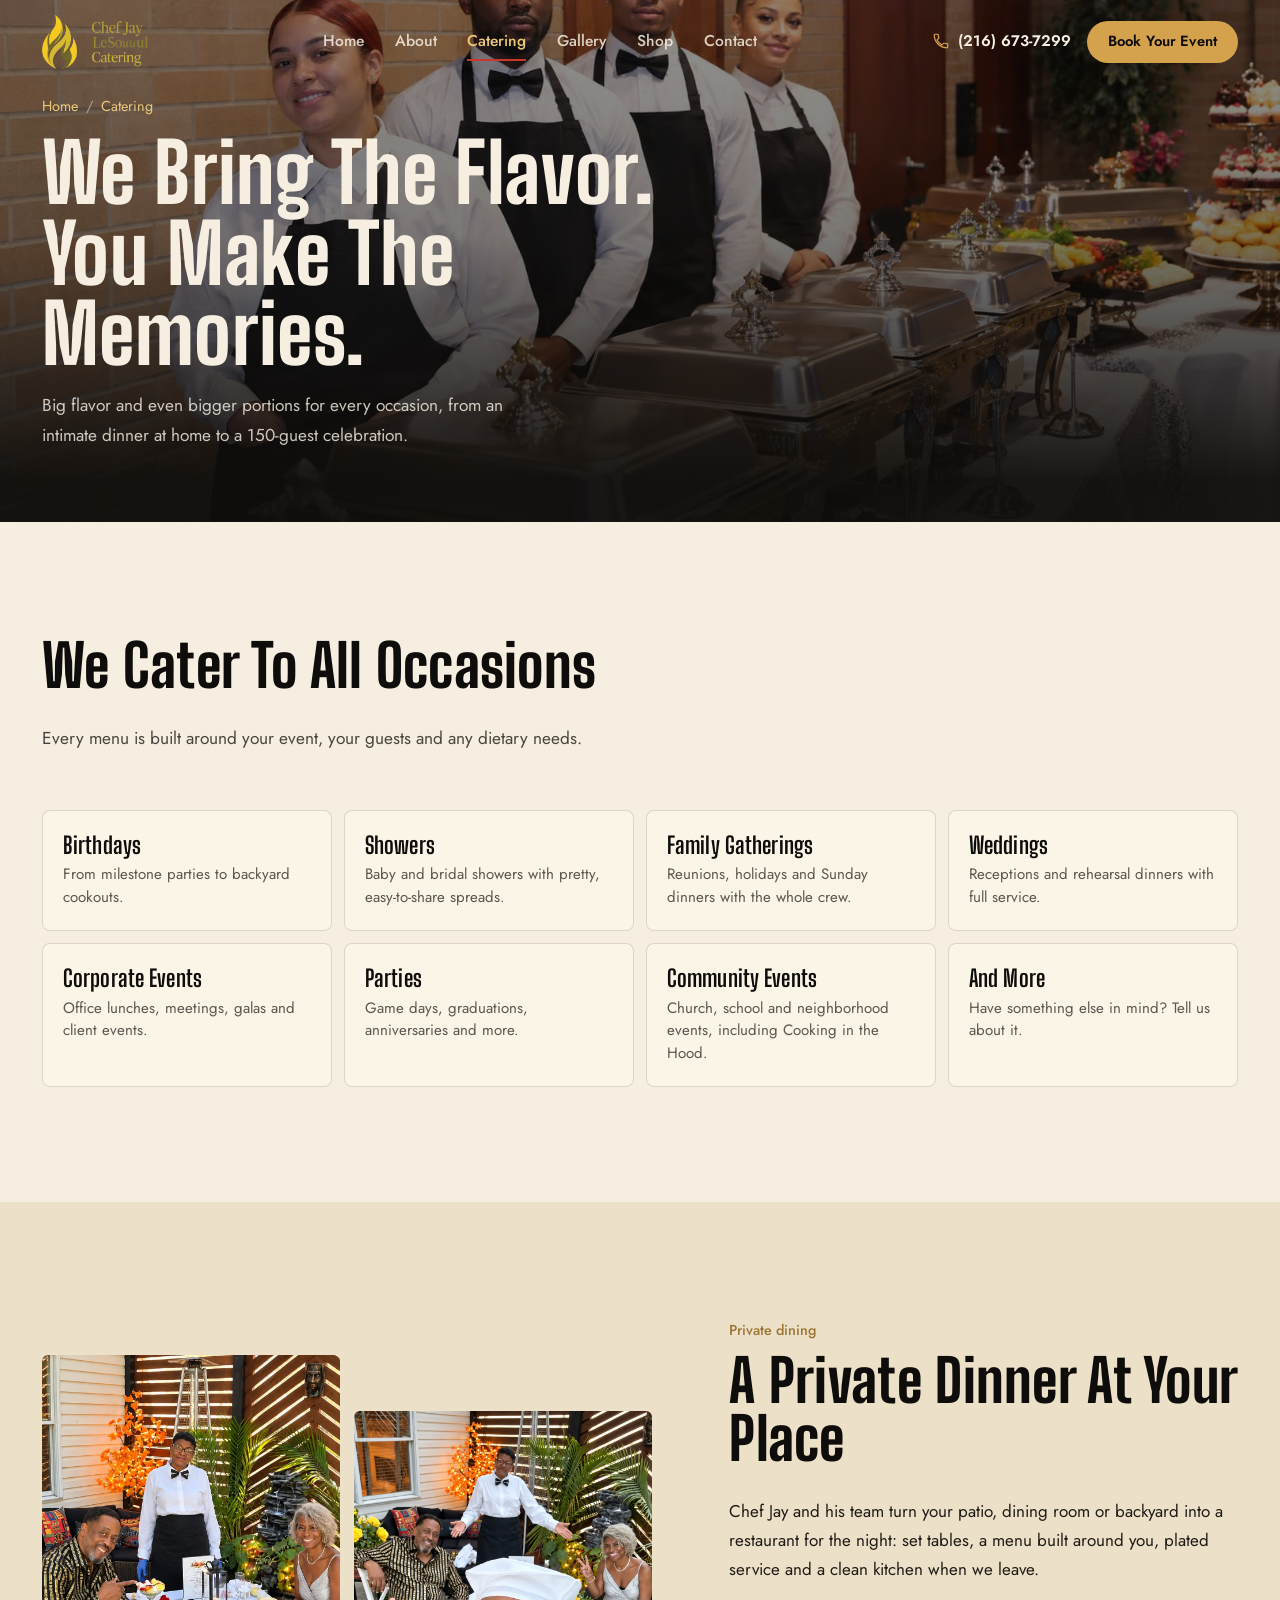
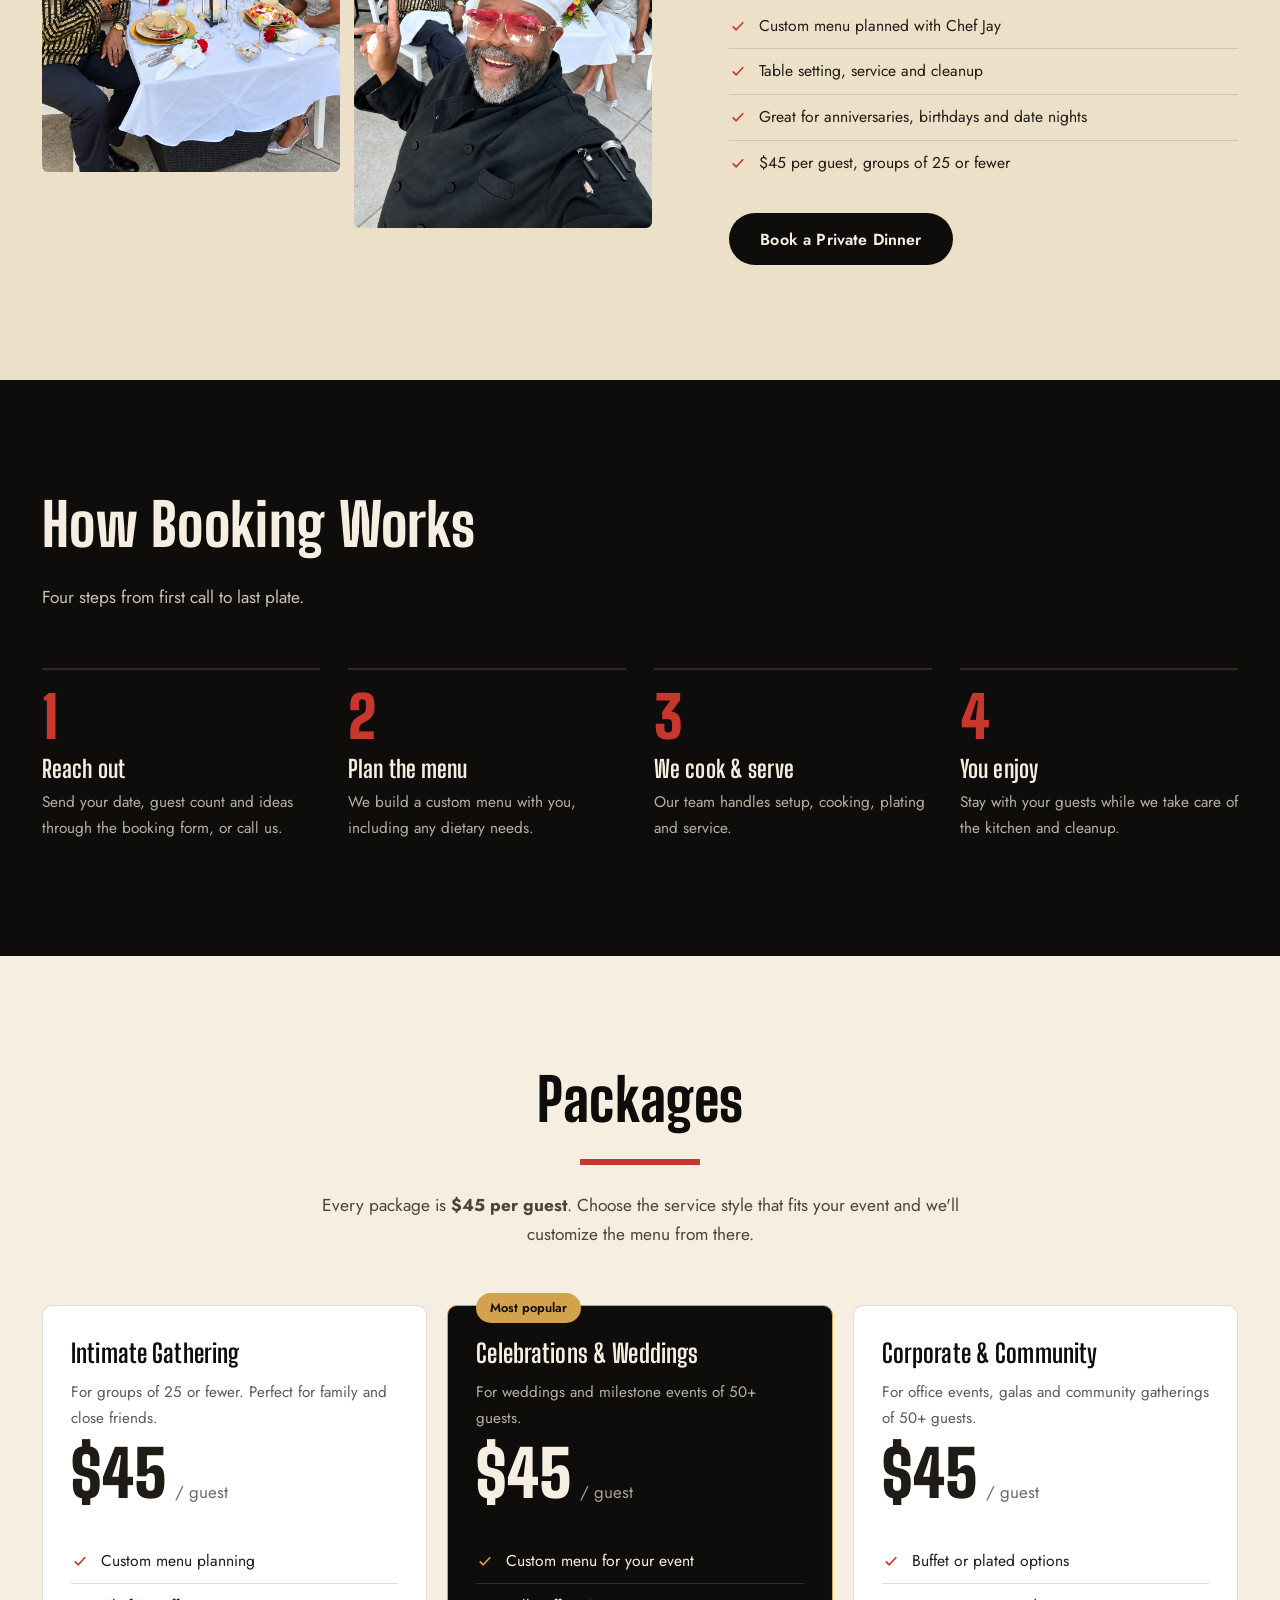
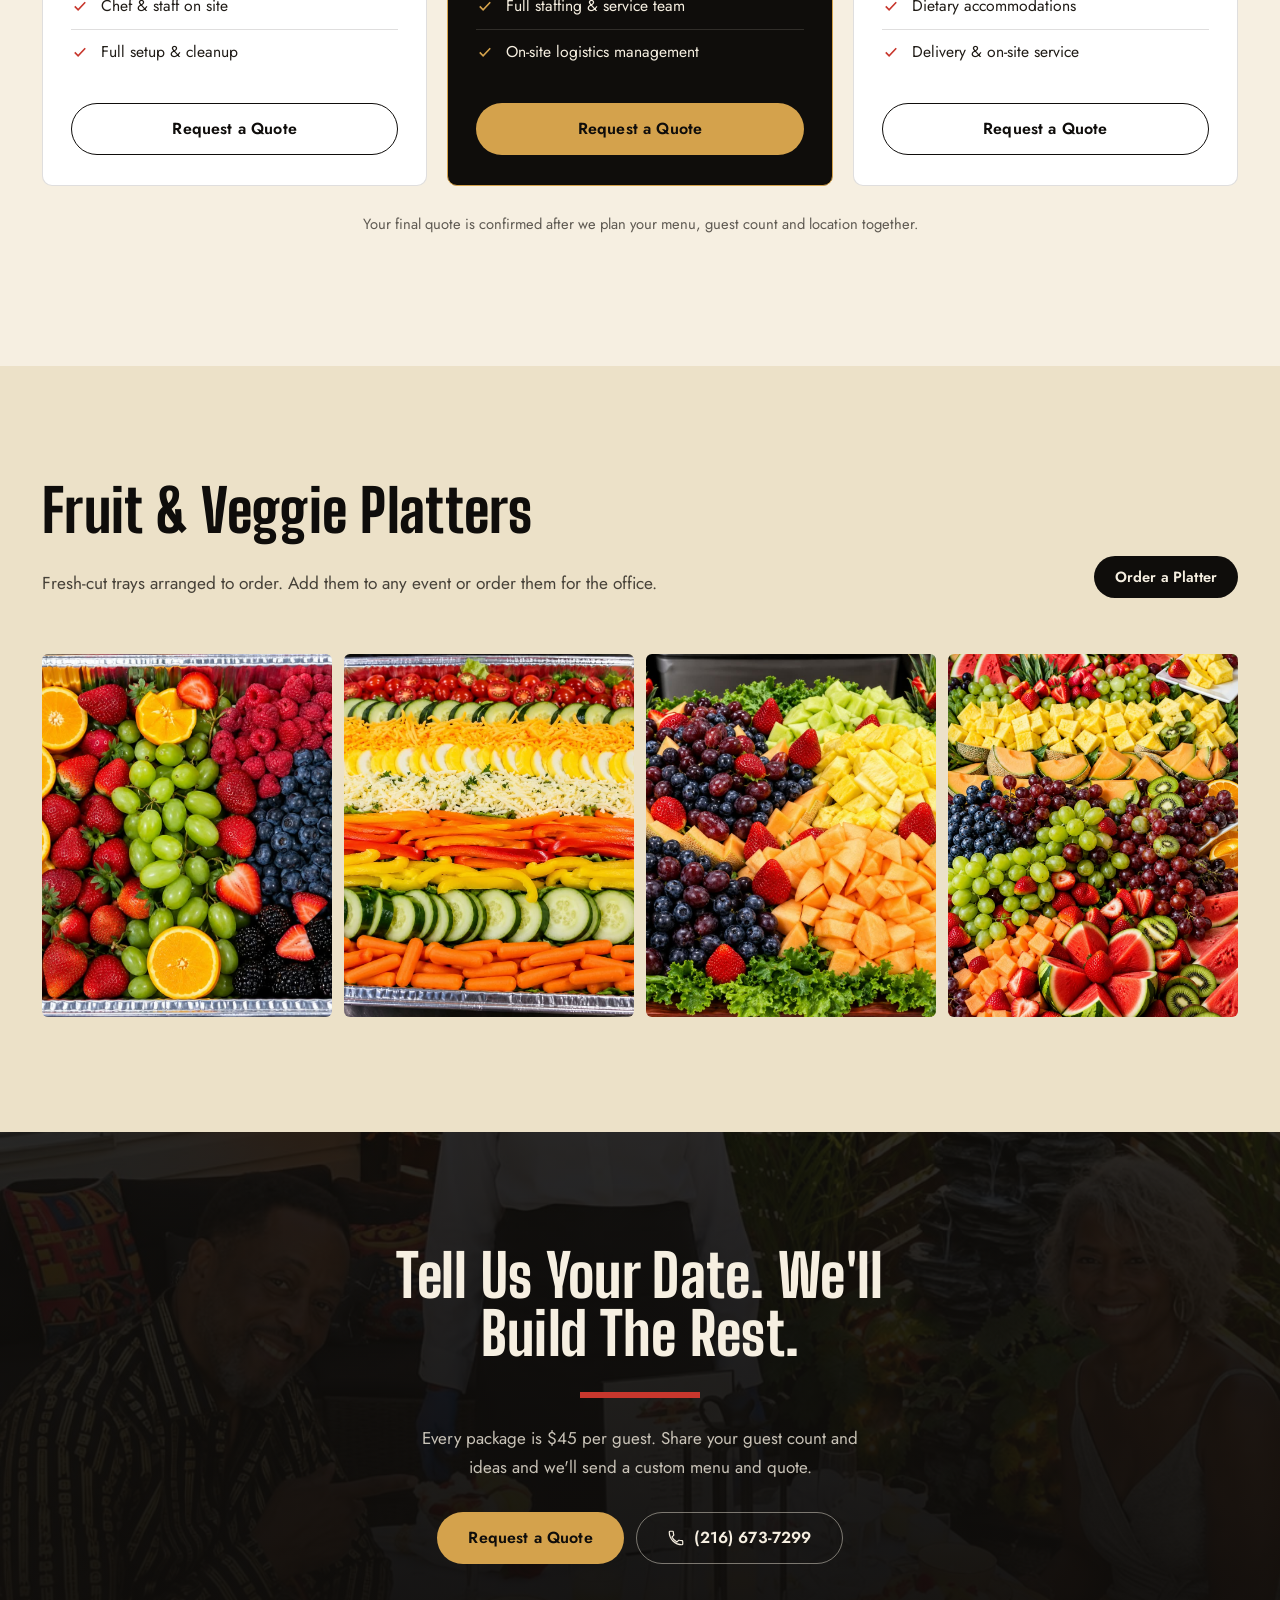
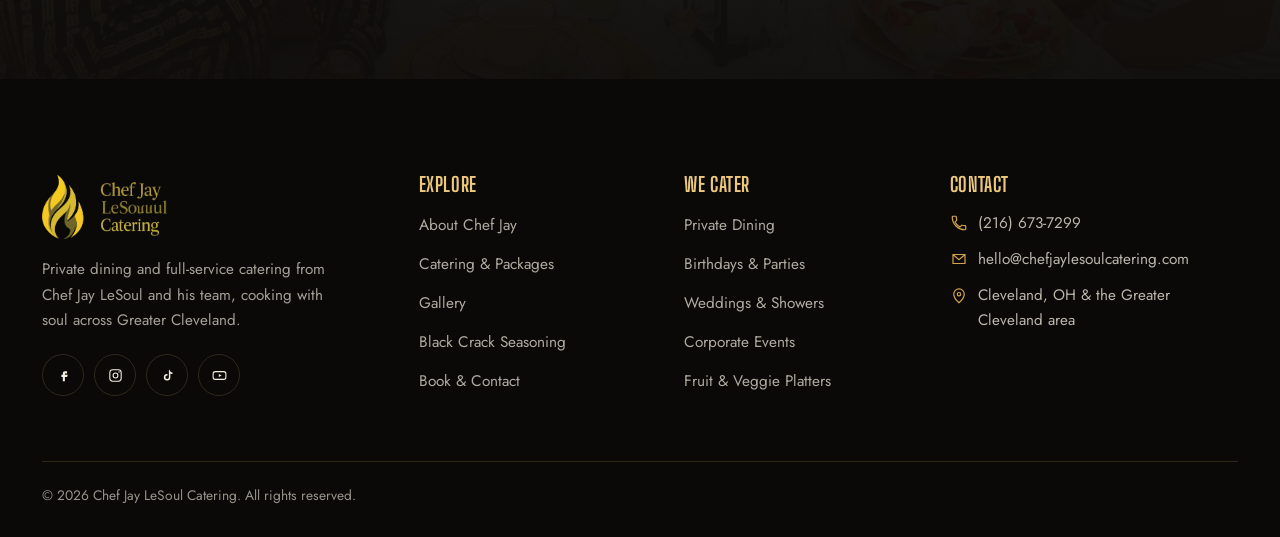
==== commit ad8af198: "design updates" ====
--- a/catering.html
+++ b/catering.html
@@ -237,7 +237,6 @@
     </div>
     <div class="footer-bottom">
       <span>&copy; <span data-year>2026</span> Chef Jay LeSoul Catering. All rights reserved.</span>
-      <span>Made with love &amp; soul in Cleveland.</span>
     </div>
   </div>
 </footer>
--- a/assets/css/style.css
+++ b/assets/css/style.css
@@ -58,7 +58,7 @@
   color: var(--soot);
   letter-spacing: .005em;
 }
-h1, h2{ text-transform: uppercase; }
+h1, h2{ text-transform: capitalize; }
 h1{ font-size: clamp(3rem, 6.4vw, 6.4rem); }
 h2{ font-size: clamp(2.4rem, 4.6vw, 4.2rem); }
 h3{ font-size: clamp(1.5rem, 2vw, 1.85rem); font-weight: 700; line-height:1.05; }
@@ -189,25 +189,25 @@
     radial-gradient(1200px 600px at 85% 30%, rgba(212,162,76,.10), transparent 60%),
     var(--soot);
   color: var(--cream);
-  min-height: 100vh; min-height: 100svh;
-  padding: calc(var(--header-h) + 28px) 0 56px;
+  /*min-height: 100vh; min-height: 100svh;*/
+  padding-top: 120px;
   display:flex; align-items:center;
 }
-.hero-grid{ display:grid; grid-template-columns: minmax(0, 5fr) minmax(0, 7fr); gap: clamp(24px, 4vw, 56px); align-items:center; width:100%; }
+.hero-grid{ display:grid; grid-template-columns: minmax(0, 5fr) minmax(0, 7fr); gap: clamp(24px, 4vw, 56px); align-items:end; width:100%; }
 .hero-copy{ position:relative; z-index: 2; }
 .hero-copy .eyebrow{ display:flex; align-items:center; gap:10px; font-size:.95rem; color: var(--gold-light); margin-bottom: 18px; }
 .hero-copy .eyebrow::before{ content:""; width:10px; height:10px; background: var(--pepper); transform: rotate(45deg); }
 .hero-copy h1{
   color: var(--cream);
-  font-size: clamp(3.6rem, 8.4vw, 8.2rem);
-  line-height: .86; letter-spacing: .01em; margin: 0;
+  font-size: clamp(3.6rem, 6.4vw, 8.2rem);
+  line-height: .86; letter-spacing: .01em; margin: 0;text-transform: capitalize;
 }
 .hero-copy h1 span{ display:block; }
 .hero-copy .rule{ width: 58%; max-width: 260px; height: 7px; margin: 26px 0 24px; }
 .hero-lede{ font-size: clamp(1.02rem, 1.2vw, 1.15rem); max-width: 40ch; opacity:.82; margin-bottom: 30px; }
 .hero-call{ display:flex; flex-direction:column; margin-top: 30px; }
 .hero-call span{ font-size:.9rem; opacity:.6; }
-.hero-call a{ font-family: var(--display); font-weight:700; font-size: clamp(1.8rem, 2.6vw, 2.4rem); color: var(--gold-light); line-height:1.1; letter-spacing:.02em; }
+.hero-call a{ font-family: var(--display); font-weight:700; font-size: clamp(1.8rem, 2.6vw, 2.4rem); color: var(--gold-light); line-height:1.1; letter-spacing:.02em;margin-bottom:35px; }
 
 /* Triangle mosaic: 3 rows x 7 tiles of alternating triangles */
 .mosaic{ position:relative; width: 100%; aspect-ratio: 1.54; }
@@ -283,7 +283,7 @@
     linear-gradient(180deg, #140f0c, var(--soot));
   color: var(--cream);
 }
-.seasoning-grid{ display:grid; grid-template-columns: minmax(0, 4fr) minmax(0, 5fr) minmax(0, 3.4fr); gap: clamp(28px, 4vw, 60px); align-items:center; }
+.seasoning-grid{ display:grid; grid-template-columns: minmax(0, 5fr) minmax(0, 5fr); gap: clamp(28px, 4vw, 60px); align-items:center; }
 .seasoning h2{ color: var(--cream); }
 .seasoning .punch{ font-family: var(--display); font-weight:800; text-transform:uppercase; font-size: clamp(1.7rem, 2.6vw, 2.3rem); color: var(--gold-light); line-height:1.05; margin-bottom: 18px; letter-spacing:.02em; }
 .seasoning p{ opacity:.82; }
@@ -294,7 +294,7 @@
 .uses li{ border: 1px solid var(--line-dark); border-radius: 999px; padding: 5px 14px; font-size: .88rem; color: var(--gold-light); }
 
 /* Spinning badge with the video inside */
-.spin-badge{ position:relative; width: min(100%, 380px); aspect-ratio: 1; margin-inline:auto; }
+.spin-badge{ position:relative; width: 100%; aspect-ratio: 1; margin-inline:auto; }
 .spin-badge .ring{ position:absolute; inset:0; width:100%; height:100%; animation: spin 22s linear infinite; }
 .spin-badge .ring text{ font-family: var(--display); font-weight: 800; font-size: 17px; fill: var(--gold-light); text-transform: uppercase; }
 .spin-badge .disc{
@@ -465,7 +465,7 @@
 .qty-box input::-webkit-outer-spin-button, .qty-box input::-webkit-inner-spin-button{ -webkit-appearance:none; margin:0; }
 .buy-row{ display:flex; flex-wrap:wrap; gap: 12px; align-items:center; }
 
-.intro-duo{ display:grid; grid-template-columns: minmax(0,1fr) minmax(0,1.1fr) minmax(0,1fr); gap: clamp(28px, 4vw, 56px); align-items:center; }
+.intro-duo{ display:grid; grid-template-columns: minmax(0,1fr) minmax(0,1fr); gap: clamp(28px, 4vw, 56px); align-items:center; }
 
 .bundle-grid{ display:grid; grid-template-columns: repeat(3, 1fr); gap: 16px; }
 .bundle{ background:#fff; border:1px solid var(--line-light); border-radius: 10px; padding: 28px 24px; text-align:center; }
